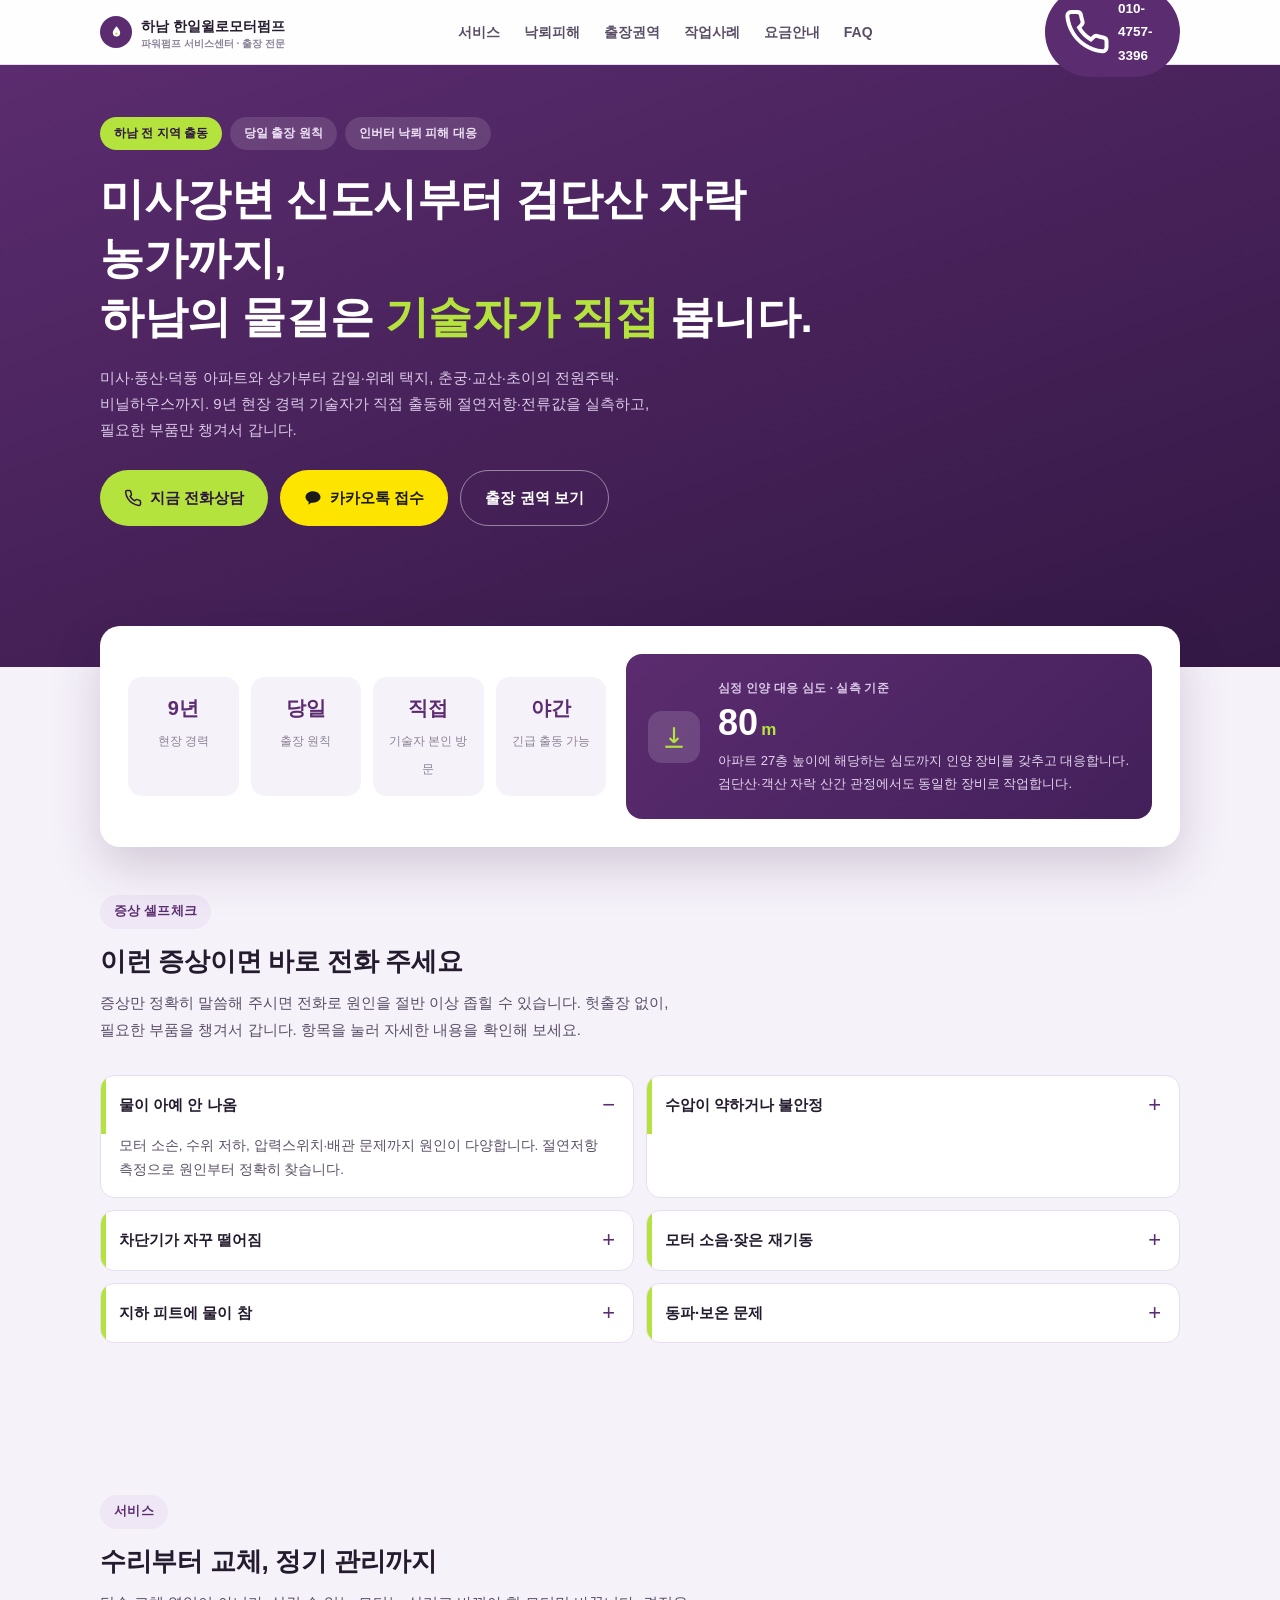
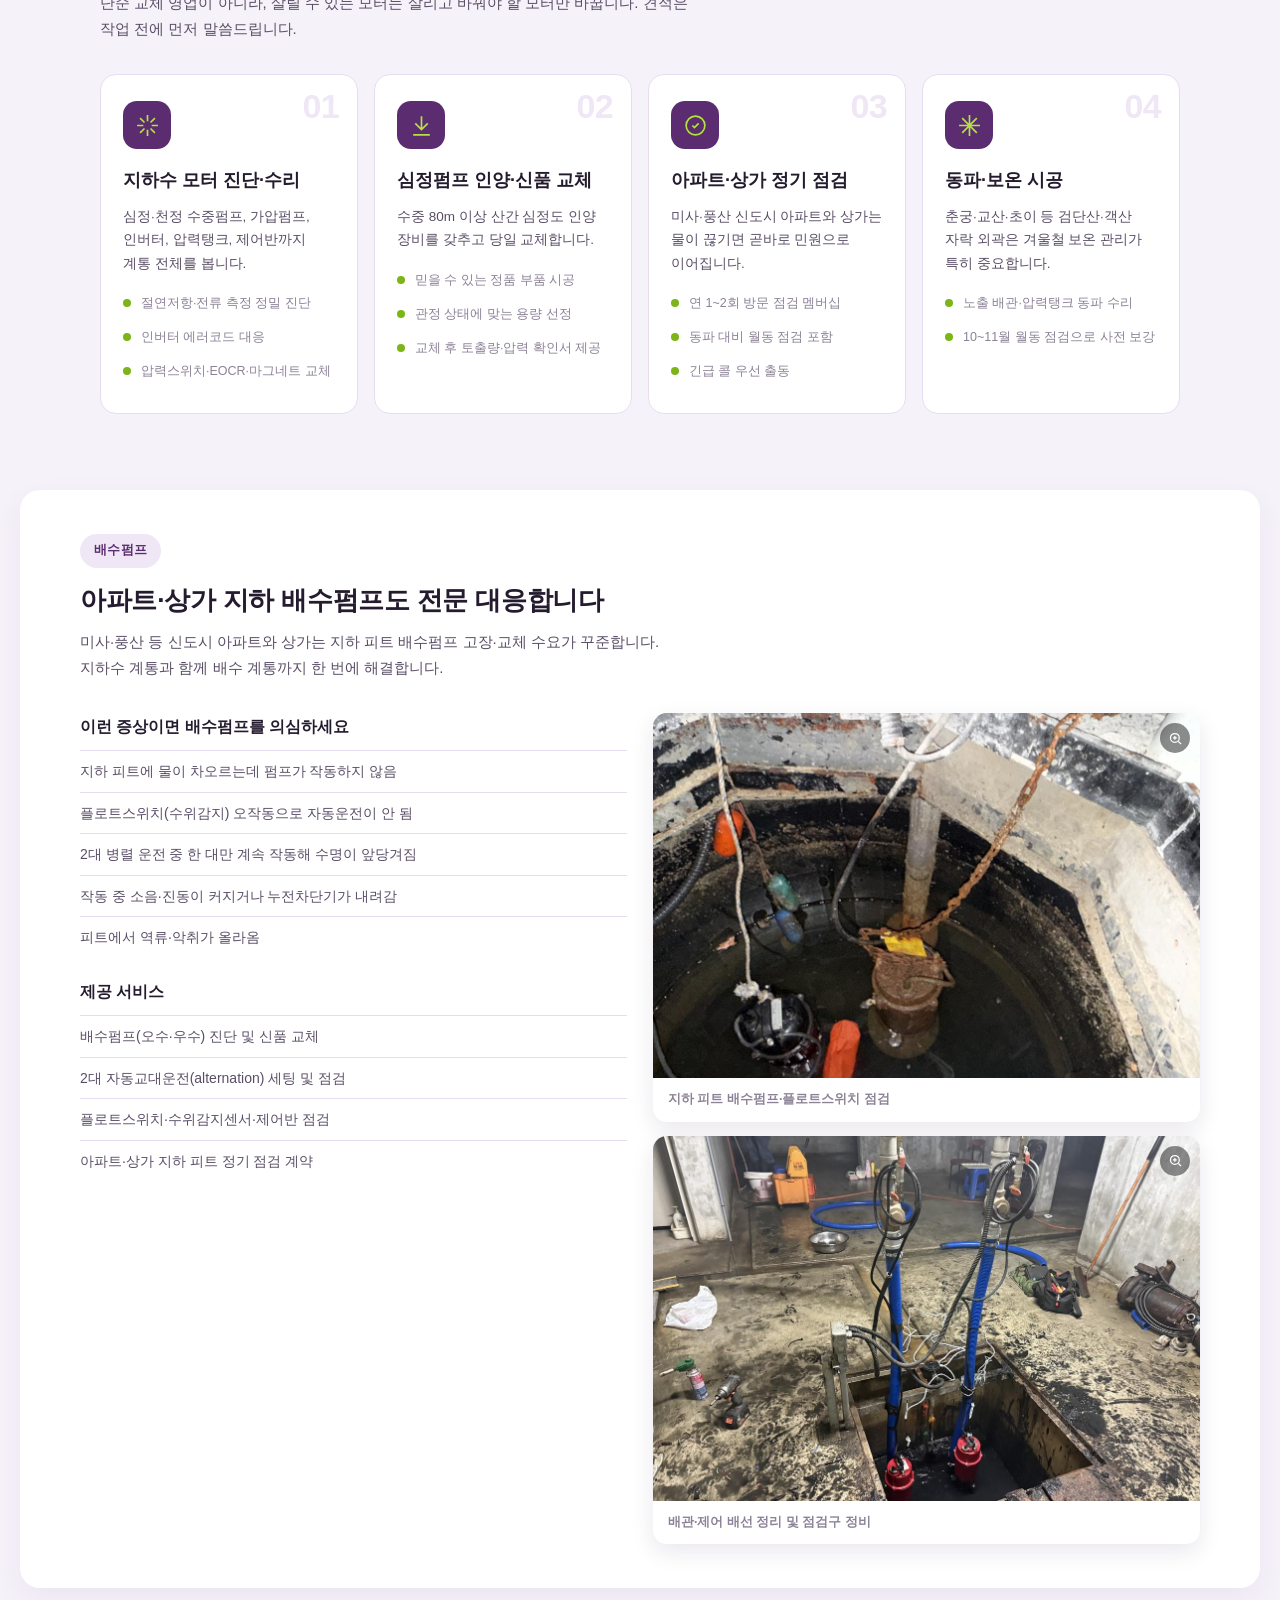
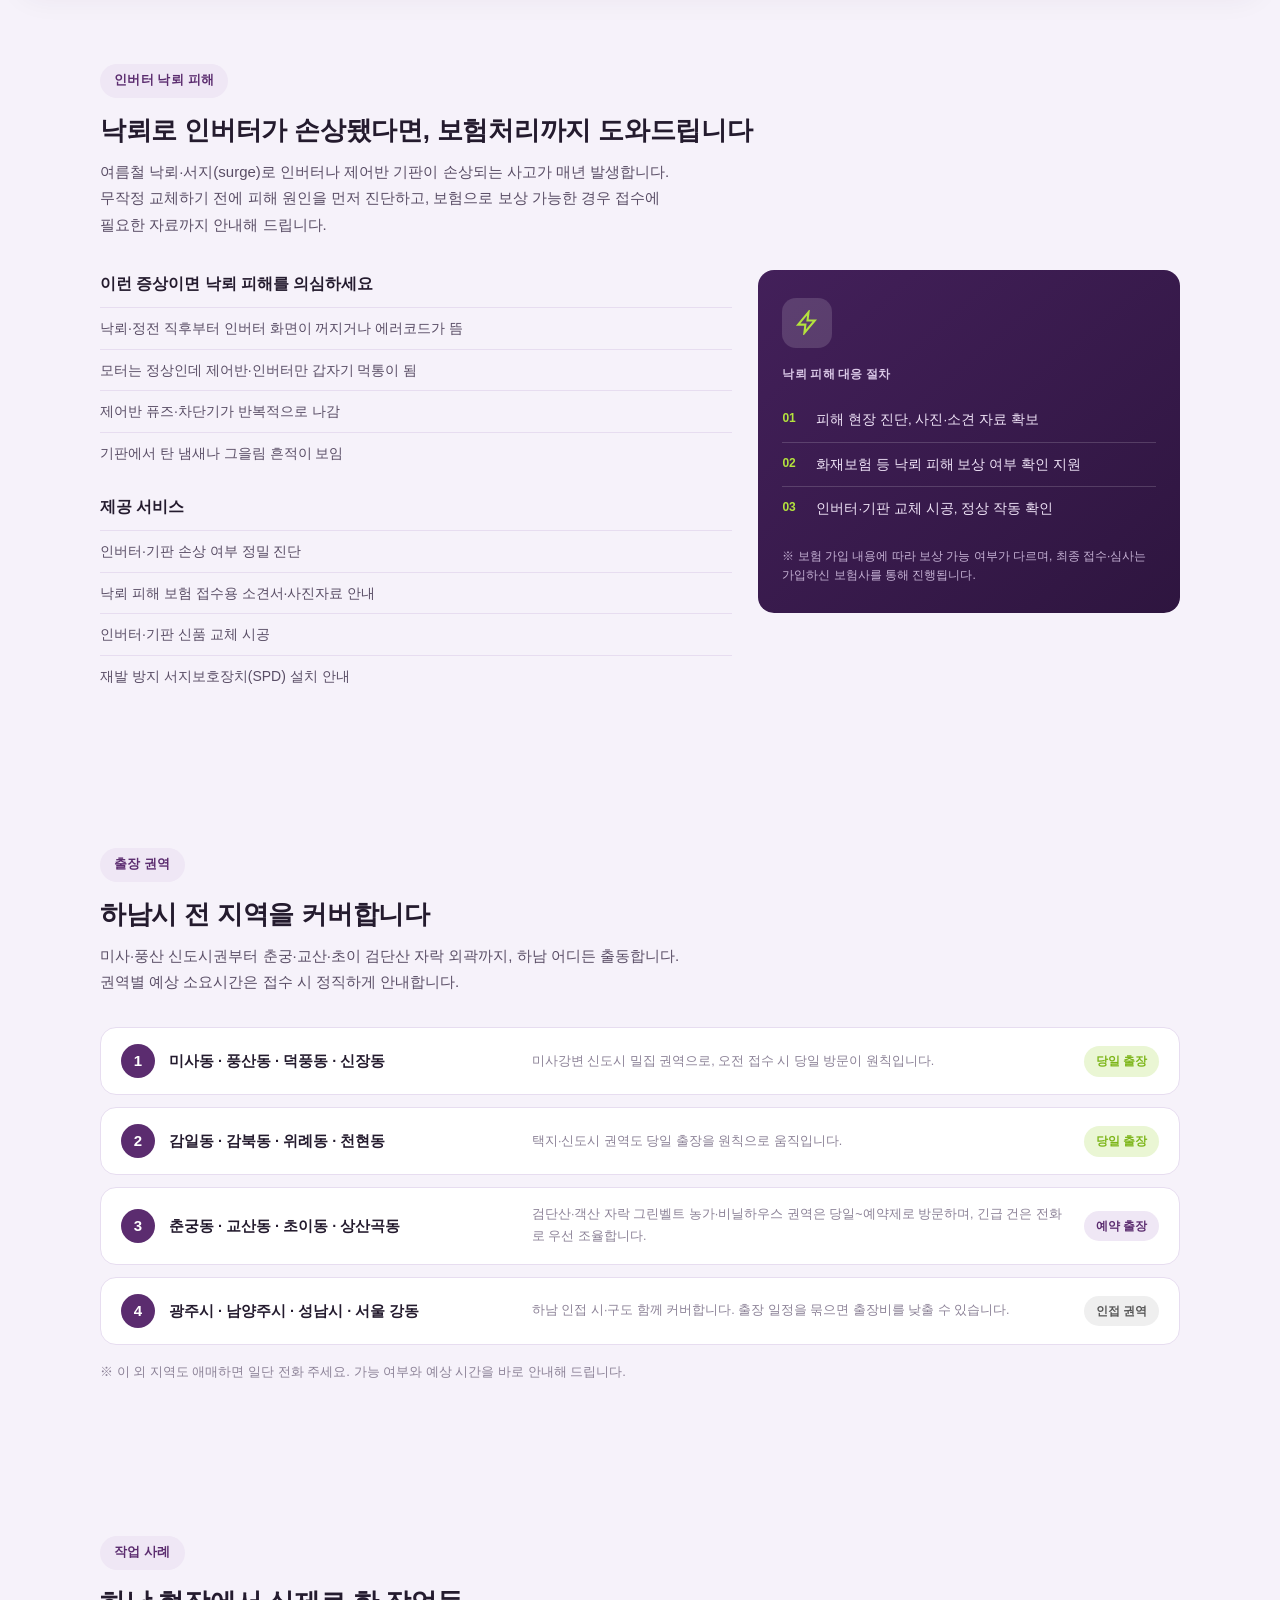
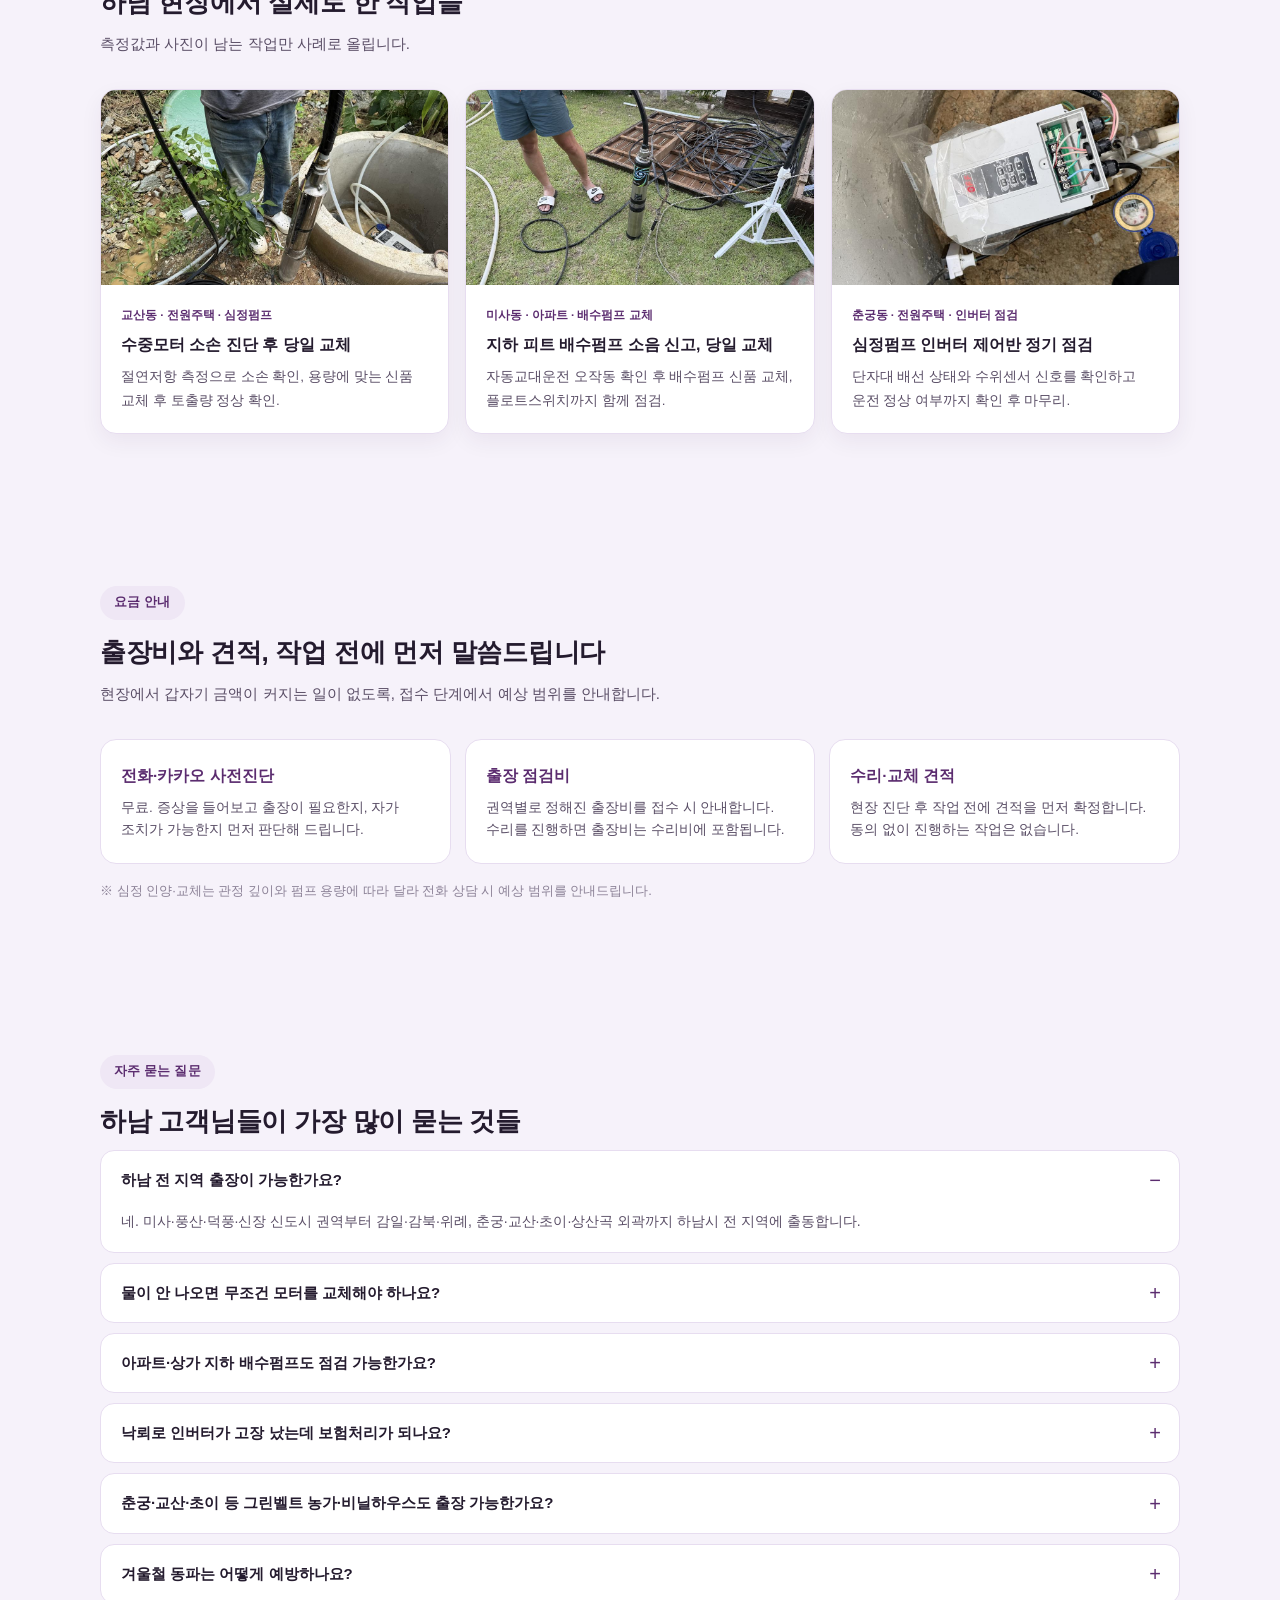
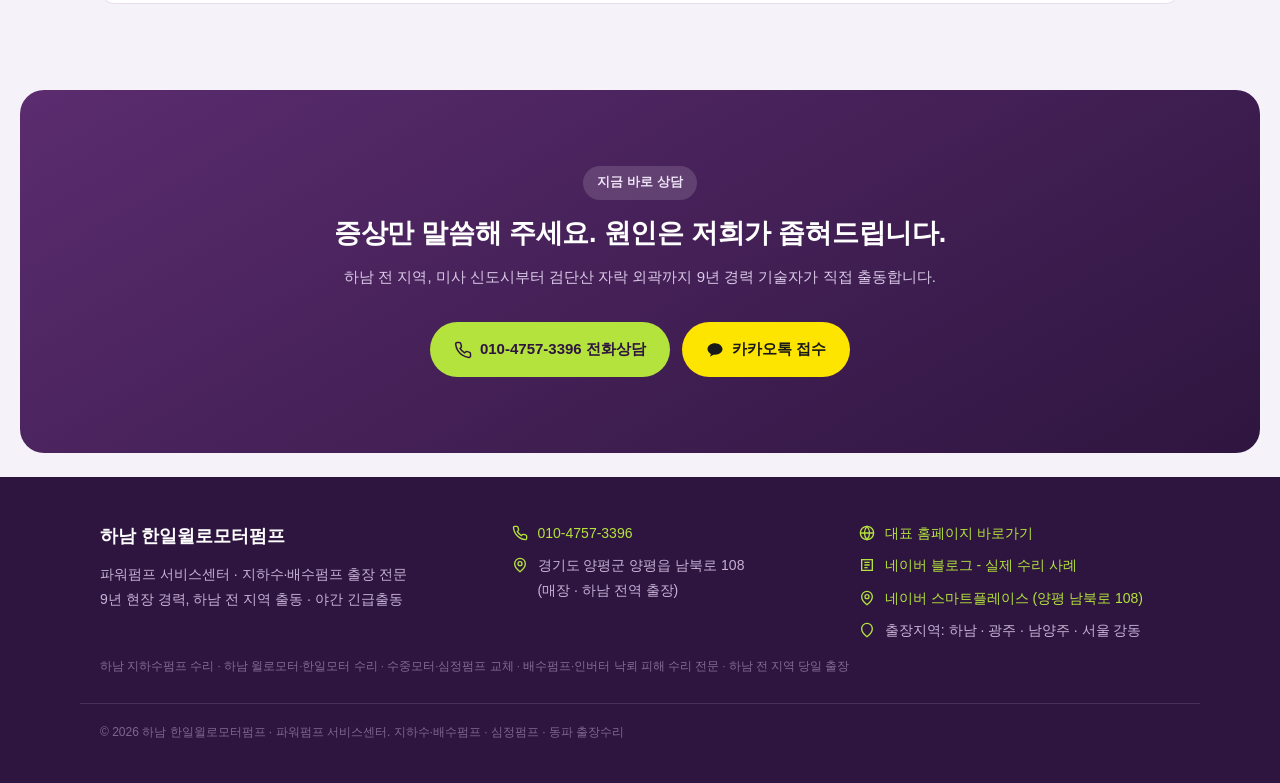
==== index.html @ dc499b94 "지역 홈페이지 초기 커밋: HTML/CSS/JS, 실사진, SEO 메타·구조화데이터·sitemap" ====
<!DOCTYPE html>
<html lang="ko">
<head>
<meta charset="UTF-8">
<meta name="viewport" content="width=device-width, initial-scale=1.0">
<title>하남 한일윌로모터펌프 | 지하수·배수펌프 출장수리 - 파워펌프 서비스센터</title>
<meta name="description" content="하남 전 지역 지하수 모터펌프·배수펌프 출장수리. 미사·풍산·덕풍·신장 신도시부터 감일·위례, 춘궁·교산·초이 외곽까지 당일 출장 원칙, 기술자 직접 방문. 9년 현장 경력, 인버터 낙뢰 피해 진단까지 대응.">
<meta name="keywords" content="하남 펌프 수리, 하남 지하수 모터, 미사 지하수펌프, 감일 관정 모터, 춘궁동 펌프 수리, 하남 배수펌프, 하남 낙뢰 피해, 한일윌로모터펌프, 하남 모터수리, 하남 윌로모터수리, 하남 한일모터수리, 하남 윌로 모터 수리, 하남 한일 모터 수리, 하남 지하수펌프 수리, 하남 지하수펌프수리, 하남 수중모터 수리, 윌로모터펌프 수리, 한일모터펌프 수리">
<meta name="author" content="하남 한일윌로모터펌프 · 파워펌프 서비스센터">
<meta name="robots" content="index, follow">
<meta name="googlebot" content="index, follow">
<link rel="canonical" href="https://hanam-pump.netlify.app/">
<meta property="og:site_name" content="하남 한일윌로모터펌프">
<meta property="og:type" content="website">
<meta property="og:title" content="하남 한일윌로모터펌프 | 지하수·배수펌프 출장수리">
<meta property="og:description" content="하남 전 지역 당일 출장. 미사·풍산·덕풍 신도시부터 춘궁·교산·초이 외곽까지 기술자가 직접 방문합니다.">
<meta property="og:url" content="https://hanam-pump.netlify.app/">
<meta property="og:image" content="https://hanam-pump.netlify.app/images/og-image.svg">
<meta property="og:image:width" content="1200">
<meta property="og:image:height" content="630">
<meta property="og:locale" content="ko_KR">
<meta name="twitter:card" content="summary_large_image">
<meta name="twitter:title" content="하남 한일윌로모터펌프 | 지하수·배수펌프 출장수리">
<meta name="twitter:description" content="하남 전 지역 당일 출장. 미사·풍산·덕풍 신도시부터 춘궁·교산·초이 외곽까지 기술자가 직접 방문합니다.">
<meta name="twitter:image" content="https://hanam-pump.netlify.app/images/og-image.svg">
<!-- Google Search Console verification -->
<meta name="google-site-verification" content="MBhKqQZ0N5h2FQh3b8rsfPZbSnl2v48tQKKNNNFM_To" />
<!-- Naver Search Advisor verification -->
<meta name="naver-site-verification" content="5413d98d6e097add18eb216f4ca18f4a6267eea3" />
<link rel="preconnect" href="https://fonts.googleapis.com">
<link rel="preconnect" href="https://fonts.gstatic.com" crossorigin>
<link rel="stylesheet" as="style" crossorigin href="https://cdn.jsdelivr.net/gh/orioncactus/pretendard@v1.3.9/dist/web/variable/pretendardvariable-dynamic-subset.min.css">
<link rel="stylesheet" href="style.css">
<script type="application/ld+json">
{
  "@context": "https://schema.org",
  "@type": "LocalBusiness",
  "name": "하남 한일윌로모터펌프 (파워펌프 서비스센터)",
  "description": "하남시 전 지역 지하수 모터펌프·배수펌프 출장수리 전문. 심정펌프 인양·교체, 배수펌프 교체, 인버터 낙뢰 피해 진단 및 보험 접수 지원, 압력탱크, 동파 수리, 정기 점검.",
  "telephone": "+82-10-4757-3396",
  "url": "https://hanam-pump.netlify.app/",
  "address": {
    "@type": "PostalAddress",
    "streetAddress": "양평읍 남북로 108",
    "addressLocality": "양평군",
    "addressRegion": "경기도",
    "addressCountry": "KR"
  },
  "areaServed": ["하남시", "미사동", "풍산동", "덕풍동", "신장동", "망월동", "선동", "감일동", "감북동", "위례동", "천현동", "춘궁동", "교산동", "초이동", "상산곡동", "광주시", "남양주시", "성남시"],
  "openingHours": "Mo-Su 08:00-20:00",
  "priceRange": "₩₩"
}
</script>
<script type="application/ld+json">
{
  "@context": "https://schema.org",
  "@type": "FAQPage",
  "mainEntity": [
    {
      "@type": "Question",
      "name": "하남 전 지역 출장이 가능한가요?",
      "acceptedAnswer": { "@type": "Answer", "text": "네. 미사·풍산·덕풍·신장 신도시 권역부터 감일·감북·위례, 춘궁·교산·초이·상산곡 외곽까지 하남시 전 지역에 출동합니다." }
    },
    {
      "@type": "Question",
      "name": "물이 안 나오면 무조건 모터를 교체해야 하나요?",
      "acceptedAnswer": { "@type": "Answer", "text": "아닙니다. 압력스위치, 압력탱크, 배관, 전기 계통을 먼저 점검한 뒤 절연저항 측정값을 기준으로 수리 또는 교체를 안내합니다." }
    },
    {
      "@type": "Question",
      "name": "아파트·상가 지하 배수펌프도 점검 가능한가요?",
      "acceptedAnswer": { "@type": "Answer", "text": "네. 미사·풍산 등 아파트·상가의 지하 피트 배수펌프 교체, 자동교대운전 점검, 플로트스위치·수위감지센서 점검까지 대응합니다." }
    },
    {
      "@type": "Question",
      "name": "낙뢰로 인버터가 고장 났는데 보험처리가 되나요?",
      "acceptedAnswer": { "@type": "Answer", "text": "가입하신 보험 종류에 따라 낙뢰·서지 피해가 보상되는 경우가 있습니다. 현장 진단 후 접수에 필요한 소견서와 사진 자료를 안내해 드리며, 최종 심사는 가입 보험사를 통해 진행됩니다." }
    },
    {
      "@type": "Question",
      "name": "춘궁·교산·초이 등 그린벨트 농가·비닐하우스도 출장 가능한가요?",
      "acceptedAnswer": { "@type": "Answer", "text": "네. 하남 외곽 검단산·객산 자락의 전원주택, 농가, 비닐하우스, 공장 지하수 계통도 정기점검과 긴급출동 모두 가능합니다." }
    },
    {
      "@type": "Question",
      "name": "겨울철 동파는 어떻게 예방하나요?",
      "acceptedAnswer": { "@type": "Answer", "text": "노출 배관과 압력탱크 보온이 핵심입니다. 10~11월 월동 점검으로 취약부를 미리 보강해 드립니다." }
    }
  ]
}
</script>
</head>
<body>

<header>
  <div class="wrap head-in">
    <a class="logo" href="#top" aria-label="홈으로">
      <span class="mark" aria-hidden="true">
        <svg viewBox="0 0 24 24" fill="none" aria-hidden="true">
          <path d="M12 3c3 3.6 5.2 6.6 5.2 9.3a5.2 5.2 0 0 1-10.4 0C6.8 9.6 9 6.6 12 3Z" fill="#fff"/>
          <circle cx="12" cy="13.6" r="1.7" fill="var(--lime)"/>
        </svg>
      </span>
      <span class="logo-text"><span class="logo-title">하남 한일윌로모터펌프</span><small>파워펌프 서비스센터 · 출장 전문</small></span>
    </a>
    <ul class="nav-links">
      <li><a href="#services">서비스</a></li>
      <li><a href="#surge">낙뢰피해</a></li>
      <li><a href="#area">출장권역</a></li>
      <li><a href="#cases">작업사례</a></li>
      <li><a href="#price">요금안내</a></li>
      <li><a href="#faq">FAQ</a></li>
    </ul>
    <a class="nav-call" href="tel:01047573396">
      <svg viewBox="0 0 24 24" fill="none" stroke="currentColor" stroke-width="2" aria-hidden="true"><path d="M22 16.9v3a2 2 0 0 1-2.2 2 19.8 19.8 0 0 1-8.6-3 19.5 19.5 0 0 1-6-6 19.8 19.8 0 0 1-3-8.7A2 2 0 0 1 4.1 2h3a2 2 0 0 1 2 1.7c.1 1 .4 2 .7 2.8a2 2 0 0 1-.5 2.1L8.1 9.9a16 16 0 0 0 6 6l1.3-1.2a2 2 0 0 1 2.1-.5c.9.3 1.9.6 2.8.7a2 2 0 0 1 1.7 2Z"/></svg>
      010-4757-3396
    </a>
    <button class="menu-btn" id="menuBtn" aria-label="메뉴 열기" aria-expanded="false" aria-controls="mMenu">
      <svg viewBox="0 0 24 24" fill="none" stroke-width="2" aria-hidden="true"><path d="M4 6h16M4 12h16M4 18h16"/></svg>
    </button>
  </div>
  <div class="m-menu" id="mMenu">
    <a href="#services">서비스</a>
    <a href="#surge">인버터 낙뢰 피해</a>
    <a href="#area">출장 권역</a>
    <a href="#cases">작업 사례</a>
    <a href="#price">요금 안내</a>
    <a href="#faq">자주 묻는 질문</a>
    <a href="tel:01047573396">📞 010-4757-3396 전화상담</a>
  </div>
</header>

<main id="top">

<!-- ============ HERO (플럼 배경 + 오버랩 정보 카드) ============ -->
<div class="hero">
  <div class="hero-in">
    <div class="badge-row">
      <span class="badge hot">하남 전 지역 출동</span>
      <span class="badge">당일 출장 원칙</span>
      <span class="badge">인버터 낙뢰 피해 대응</span>
    </div>
    <h1>미사강변 신도시부터 검단산 자락 농가까지,<br>하남의 물길은 <span>기술자가 직접</span> 봅니다.</h1>
    <p class="hero-sub">미사·풍산·덕풍 아파트와 상가부터 감일·위례 택지, 춘궁·교산·초이의 전원주택·비닐하우스까지. 9년 현장 경력 기술자가 직접 출동해 절연저항·전류값을 실측하고, 필요한 부품만 챙겨서 갑니다.</p>
    <div class="cta-row">
      <a class="btn btn-call" href="tel:01047573396">
        <svg viewBox="0 0 24 24" fill="none" stroke="currentColor" stroke-width="2" aria-hidden="true"><path d="M22 16.9v3a2 2 0 0 1-2.2 2 19.8 19.8 0 0 1-8.6-3 19.5 19.5 0 0 1-6-6 19.8 19.8 0 0 1-3-8.7A2 2 0 0 1 4.1 2h3a2 2 0 0 1 2 1.7c.1 1 .4 2 .7 2.8a2 2 0 0 1-.5 2.1L8.1 9.9a16 16 0 0 0 6 6l1.3-1.2a2 2 0 0 1 2.1-.5c.9.3 1.9.6 2.8.7a2 2 0 0 1 1.7 2Z"/></svg>
        지금 전화상담
      </a>
      <a class="btn btn-kakao" href="https://pf.kakao.com/_FxaExan" target="_blank" rel="noopener">
        <svg viewBox="0 0 24 24" fill="currentColor" aria-hidden="true"><path d="M12 3C6.5 3 2 6.5 2 10.8c0 2.7 1.8 5.1 4.5 6.5-.2.7-.7 2.6-.8 3-.1.5.2.5.4.4.2-.1 2.6-1.8 3.7-2.5.7.1 1.4.2 2.2.2 5.5 0 10-3.5 10-7.6S17.5 3 12 3Z"/></svg>
        카카오톡 접수
      </a>
      <a class="btn btn-outline" href="#area">출장 권역 보기</a>
    </div>
  </div>
  <div class="wrap">
    <div class="hero-card">
      <div class="hc-stats">
        <div><strong>9년</strong><span>현장 경력</span></div>
        <div><strong>당일</strong><span>출장 원칙</span></div>
        <div><strong>직접</strong><span>기술자 본인 방문</span></div>
        <div><strong>야간</strong><span>긴급 출동 가능</span></div>
      </div>
      <div class="depth-badge">
        <div class="db-icon">
          <svg viewBox="0 0 24 24" fill="none" stroke="currentColor" stroke-width="2" aria-hidden="true"><path d="M12 3v14M12 17l-4-4M12 17l4-4"/><path d="M4 21h16"/></svg>
        </div>
        <div class="db-body">
          <span class="db-eyebrow">심정 인양 대응 심도 · 실측 기준</span>
          <div class="db-value"><span>80</span><span class="unit">m</span></div>
          <p class="db-compare">아파트 27층 높이에 해당하는 심도까지 인양 장비를 갖추고 대응합니다. 검단산·객산 자락 산간 관정에서도 동일한 장비로 작업합니다.</p>
        </div>
      </div>
    </div>
  </div>
</div>

<!-- ============ 증상 (셀프체크 아코디언) ============ -->
<section id="symptoms">
  <div class="wrap">
    <span class="kicker">증상 셀프체크</span>
    <h2>이런 증상이면 바로 전화 주세요</h2>
    <p class="sec-lead">증상만 정확히 말씀해 주시면 전화로 원인을 절반 이상 좁힐 수 있습니다. 헛출장 없이, 필요한 부품을 챙겨서 갑니다. 항목을 눌러 자세한 내용을 확인해 보세요.</p>
    <div class="symp-grid">
      <details class="symp" open>
        <summary>물이 아예 안 나옴</summary>
        <div class="s-body">모터 소손, 수위 저하, 압력스위치·배관 문제까지 원인이 다양합니다. 절연저항 측정으로 원인부터 정확히 찾습니다.</div>
      </details>
      <details class="symp">
        <summary>수압이 약하거나 불안정</summary>
        <div class="s-body">압력탱크 공기압 저하, 배관 스케일, 모터 마모가 흔한 원인입니다. 계통을 나눠 점검합니다.</div>
      </details>
      <details class="symp">
        <summary>차단기가 자꾸 떨어짐</summary>
        <div class="s-body">누전·절연 저하 신호일 수 있습니다. 절연저항 측정이 먼저입니다.</div>
      </details>
      <details class="symp">
        <summary>모터 소음·잦은 재기동</summary>
        <div class="s-body">웅- 소리만 나고 물이 약하거나 모터가 수시로 켜졌다 꺼진다면 교체 전에 점검이 필요합니다.</div>
      </details>
      <details class="symp">
        <summary>지하 피트에 물이 참</summary>
        <div class="s-body">아파트·상가 지하 배수펌프나 플로트스위치 고장일 수 있습니다. 배수 계통까지 함께 점검합니다.</div>
      </details>
      <details class="symp">
        <summary>동파·보온 문제</summary>
        <div class="s-body">노출 배관·압력탱크 동파 수리와 월동 보온 시공을 함께 진행합니다.</div>
      </details>
    </div>
  </div>
</section>

<!-- ============ 서비스 (번호 스텝 카드) ============ -->
<section id="services">
  <div class="wrap">
    <span class="kicker">서비스</span>
    <h2>수리부터 교체, 정기 관리까지</h2>
    <p class="sec-lead">단순 교체 영업이 아니라, 살릴 수 있는 모터는 살리고 바꿔야 할 모터만 바꿉니다. 견적은 작업 전에 먼저 말씀드립니다.</p>
    <div class="svc-steps">
      <article class="svc-step">
        <span class="num">01</span>
        <div class="s-icon"><svg viewBox="0 0 24 24" fill="none" stroke-width="1.6" aria-hidden="true"><path d="M12 2v6M12 16v6M4.9 4.9l4.2 4.2M14.9 14.9l4.2 4.2M2 12h6M16 12h6M4.9 19.1l4.2-4.2M14.9 9.1l4.2-4.2"/></svg></div>
        <h3>지하수 모터 진단·수리</h3>
        <p>심정·천정 수중펌프, 가압펌프, 인버터, 압력탱크, 제어반까지 계통 전체를 봅니다.</p>
        <ul>
          <li>절연저항·전류 측정 정밀 진단</li>
          <li>인버터 에러코드 대응</li>
          <li>압력스위치·EOCR·마그네트 교체</li>
        </ul>
      </article>
      <article class="svc-step">
        <span class="num">02</span>
        <div class="s-icon"><svg viewBox="0 0 24 24" fill="none" stroke-width="1.6" aria-hidden="true"><path d="M12 3v13M6 10l6 6 6-6"/><path d="M4 21h16"/></svg></div>
        <h3>심정펌프 인양·신품 교체</h3>
        <p>수중 80m 이상 산간 심정도 인양 장비를 갖추고 당일 교체합니다.</p>
        <ul>
          <li>믿을 수 있는 정품 부품 시공</li>
          <li>관정 상태에 맞는 용량 선정</li>
          <li>교체 후 토출량·압력 확인서 제공</li>
        </ul>
      </article>
      <article class="svc-step">
        <span class="num">03</span>
        <div class="s-icon"><svg viewBox="0 0 24 24" fill="none" stroke-width="1.6" aria-hidden="true"><path d="M9 12l2 2 4-4"/><circle cx="12" cy="12" r="9"/></svg></div>
        <h3>아파트·상가 정기 점검</h3>
        <p>미사·풍산 신도시 아파트와 상가는 물이 끊기면 곧바로 민원으로 이어집니다.</p>
        <ul>
          <li>연 1~2회 방문 점검 멤버십</li>
          <li>동파 대비 월동 점검 포함</li>
          <li>긴급 콜 우선 출동</li>
        </ul>
      </article>
      <article class="svc-step">
        <span class="num">04</span>
        <div class="s-icon"><svg viewBox="0 0 24 24" fill="none" stroke-width="1.6" aria-hidden="true"><path d="M12 2v20M2 12h20M5 5l14 14M19 5 5 19"/></svg></div>
        <h3>동파·보온 시공</h3>
        <p>춘궁·교산·초이 등 검단산·객산 자락 외곽은 겨울철 보온 관리가 특히 중요합니다.</p>
        <ul>
          <li>노출 배관·압력탱크 동파 수리</li>
          <li>10~11월 월동 점검으로 사전 보강</li>
        </ul>
      </article>
    </div>
  </div>
</section>

<!-- ============ 배수펌프 (표준 재사용 섹션) ============ -->
<section id="drain">
  <div class="wrap">
    <span class="kicker">배수펌프</span>
    <h2>아파트·상가 지하 배수펌프도 전문 대응합니다</h2>
    <p class="sec-lead">미사·풍산 등 신도시 아파트와 상가는 지하 피트 배수펌프 고장·교체 수요가 꾸준합니다. 지하수 계통과 함께 배수 계통까지 한 번에 해결합니다.</p>
    <div class="drain-grid">
      <div>
        <h3>이런 증상이면 배수펌프를 의심하세요</h3>
        <ul>
          <li>지하 피트에 물이 차오르는데 펌프가 작동하지 않음</li>
          <li>플로트스위치(수위감지) 오작동으로 자동운전이 안 됨</li>
          <li>2대 병렬 운전 중 한 대만 계속 작동해 수명이 앞당겨짐</li>
          <li>작동 중 소음·진동이 커지거나 누전차단기가 내려감</li>
          <li>피트에서 역류·악취가 올라옴</li>
        </ul>
        <h3>제공 서비스</h3>
        <ul>
          <li>배수펌프(오수·우수) 진단 및 신품 교체</li>
          <li>2대 자동교대운전(alternation) 세팅 및 점검</li>
          <li>플로트스위치·수위감지센서·제어반 점검</li>
          <li>아파트·상가 지하 피트 정기 점검 계약</li>
        </ul>
      </div>
      <div class="drain-photos">
        <figure class="drain-photo">
          <img src="images/media/case-drain-pump-pit.jpg" alt="아파트 지하 피트 배수펌프 및 플로트스위치 작업 현장" loading="lazy" data-lightbox onerror="this.outerHTML='&lt;div class=&quot;ph-fallback&quot;&gt;현장 사진 준비 중&lt;/div&gt;'">
          <span class="zoom-hint" aria-hidden="true"><svg viewBox="0 0 24 24" fill="none" stroke="currentColor" stroke-width="2"><circle cx="11" cy="11" r="7"/><path d="M21 21l-4.3-4.3M11 8v6M8 11h6"/></svg></span>
          <figcaption>지하 피트 배수펌프·플로트스위치 점검</figcaption>
        </figure>
        <figure class="drain-photo">
          <img src="images/media/case-drain-pump-install.jpg" alt="배수펌프 배관 및 제어 배선 정리 현장" loading="lazy" data-lightbox onerror="this.outerHTML='&lt;div class=&quot;ph-fallback&quot;&gt;현장 사진 준비 중&lt;/div&gt;'">
          <span class="zoom-hint" aria-hidden="true"><svg viewBox="0 0 24 24" fill="none" stroke="currentColor" stroke-width="2"><circle cx="11" cy="11" r="7"/><path d="M21 21l-4.3-4.3M11 8v6M8 11h6"/></svg></span>
          <figcaption>배관·제어 배선 정리 및 점검구 정비</figcaption>
        </figure>
      </div>
    </div>
  </div>
</section>

<!-- ============ 인버터 낙뢰 피해 (표준 재사용 섹션) ============ -->
<section id="surge">
  <div class="wrap">
    <span class="kicker">인버터 낙뢰 피해</span>
    <h2>낙뢰로 인버터가 손상됐다면, 보험처리까지 도와드립니다</h2>
    <p class="sec-lead">여름철 낙뢰·서지(surge)로 인버터나 제어반 기판이 손상되는 사고가 매년 발생합니다. 무작정 교체하기 전에 피해 원인을 먼저 진단하고, 보험으로 보상 가능한 경우 접수에 필요한 자료까지 안내해 드립니다.</p>
    <div class="surge-grid">
      <div>
        <h3>이런 증상이면 낙뢰 피해를 의심하세요</h3>
        <ul>
          <li>낙뢰·정전 직후부터 인버터 화면이 꺼지거나 에러코드가 뜸</li>
          <li>모터는 정상인데 제어반·인버터만 갑자기 먹통이 됨</li>
          <li>제어반 퓨즈·차단기가 반복적으로 나감</li>
          <li>기판에서 탄 냄새나 그을림 흔적이 보임</li>
        </ul>
        <h3>제공 서비스</h3>
        <ul>
          <li>인버터·기판 손상 여부 정밀 진단</li>
          <li>낙뢰 피해 보험 접수용 소견서·사진자료 안내</li>
          <li>인버터·기판 신품 교체 시공</li>
          <li>재발 방지 서지보호장치(SPD) 설치 안내</li>
        </ul>
      </div>
      <div class="surge-highlight">
        <div class="sh-icon">
          <svg viewBox="0 0 24 24" fill="none" stroke="currentColor" stroke-width="2" aria-hidden="true"><path d="M13 2 3 14h7l-1 8 10-12h-7l1-8Z"/></svg>
        </div>
        <span class="sh-eyebrow">낙뢰 피해 대응 절차</span>
        <ol class="sh-steps">
          <li><span class="sh-num">01</span>피해 현장 진단, 사진·소견 자료 확보</li>
          <li><span class="sh-num">02</span>화재보험 등 낙뢰 피해 보상 여부 확인 지원</li>
          <li><span class="sh-num">03</span>인버터·기판 교체 시공, 정상 작동 확인</li>
        </ol>
        <p class="sh-note">※ 보험 가입 내용에 따라 보상 가능 여부가 다르며, 최종 접수·심사는 가입하신 보험사를 통해 진행됩니다.</p>
      </div>
    </div>
  </div>
</section>

<!-- ============ 출장 권역 (핀 번호 리스트) ============ -->
<section id="area">
  <div class="wrap">
    <span class="kicker">출장 권역</span>
    <h2>하남시 전 지역을 커버합니다</h2>
    <p class="sec-lead">미사·풍산 신도시권부터 춘궁·교산·초이 검단산 자락 외곽까지, 하남 어디든 출동합니다. 권역별 예상 소요시간은 접수 시 정직하게 안내합니다.</p>
    <ul class="zone-list">
      <li class="zone-row">
        <span class="pin">1</span>
        <span class="towns">미사동 · 풍산동 · 덕풍동 · 신장동</span>
        <span class="desc">미사강변 신도시 밀집 권역으로, 오전 접수 시 당일 방문이 원칙입니다.</span>
        <span class="tag day">당일 출장</span>
      </li>
      <li class="zone-row">
        <span class="pin">2</span>
        <span class="towns">감일동 · 감북동 · 위례동 · 천현동</span>
        <span class="desc">택지·신도시 권역도 당일 출장을 원칙으로 움직입니다.</span>
        <span class="tag day">당일 출장</span>
      </li>
      <li class="zone-row">
        <span class="pin">3</span>
        <span class="towns">춘궁동 · 교산동 · 초이동 · 상산곡동</span>
        <span class="desc">검단산·객산 자락 그린벨트 농가·비닐하우스 권역은 당일~예약제로 방문하며, 긴급 건은 전화로 우선 조율합니다.</span>
        <span class="tag rsv">예약 출장</span>
      </li>
      <li class="zone-row">
        <span class="pin">4</span>
        <span class="towns">광주시 · 남양주시 · 성남시 · 서울 강동</span>
        <span class="desc">하남 인접 시·구도 함께 커버합니다. 출장 일정을 묶으면 출장비를 낮출 수 있습니다.</span>
        <span class="tag far">인접 권역</span>
      </li>
    </ul>
    <p class="area-note">※ 이 외 지역도 애매하면 일단 전화 주세요. 가능 여부와 예상 시간을 바로 안내해 드립니다.</p>
  </div>
</section>

<!-- ============ 작업 사례 ============ -->
<section id="cases">
  <div class="wrap">
    <span class="kicker">작업 사례</span>
    <h2>하남 현장에서 실제로 한 작업들</h2>
    <p class="sec-lead">측정값과 사진이 남는 작업만 사례로 올립니다.</p>
    <div class="case-grid">
      <article class="case">
        <div class="photo"><img src="images/media/case-1.jpg" alt="하남 수중모터 마당 인양 작업 현장" loading="lazy" data-lightbox onerror="this.outerHTML='&lt;div class=&quot;ph-fallback&quot;&gt;현장 사진 준비 중&lt;/div&gt;'"></div>
        <div class="body">
          <div class="meta">교산동 · 전원주택 · 심정펌프</div>
          <h3>수중모터 소손 진단 후 당일 교체</h3>
          <p>절연저항 측정으로 소손 확인, 용량에 맞는 신품 교체 후 토출량 정상 확인.</p>
        </div>
      </article>
      <article class="case">
        <div class="photo"><img src="images/media/case-2.jpg" alt="하남 수중모터 마당 인양 및 절연 점검 현장" loading="lazy" data-lightbox onerror="this.outerHTML='&lt;div class=&quot;ph-fallback&quot;&gt;현장 사진 준비 중&lt;/div&gt;'"></div>
        <div class="body">
          <div class="meta">미사동 · 아파트 · 배수펌프 교체</div>
          <h3>지하 피트 배수펌프 소음 신고, 당일 교체</h3>
          <p>자동교대운전 오작동 확인 후 배수펌프 신품 교체, 플로트스위치까지 함께 점검.</p>
        </div>
      </article>
      <article class="case">
        <div class="photo"><img src="images/media/case-3.jpg" alt="심정펌프 인버터 제어반 점검 현장" loading="lazy" data-lightbox onerror="this.outerHTML='&lt;div class=&quot;ph-fallback&quot;&gt;현장 사진 준비 중&lt;/div&gt;'"></div>
        <div class="body">
          <div class="meta">춘궁동 · 전원주택 · 인버터 점검</div>
          <h3>심정펌프 인버터 제어반 정기 점검</h3>
          <p>단자대 배선 상태와 수위센서 신호를 확인하고 운전 정상 여부까지 확인 후 마무리.</p>
        </div>
      </article>
    </div>
  </div>
</section>

<!-- ============ 요금 ============ -->
<section id="price">
  <div class="wrap">
    <span class="kicker">요금 안내</span>
    <h2>출장비와 견적, 작업 전에 먼저 말씀드립니다</h2>
    <p class="sec-lead">현장에서 갑자기 금액이 커지는 일이 없도록, 접수 단계에서 예상 범위를 안내합니다.</p>
    <div class="price-grid">
      <div class="price-card">
        <h3>전화·카카오 사전진단</h3>
        <p>무료. 증상을 들어보고 출장이 필요한지, 자가 조치가 가능한지 먼저 판단해 드립니다.</p>
      </div>
      <div class="price-card">
        <h3>출장 점검비</h3>
        <p>권역별로 정해진 출장비를 접수 시 안내합니다. 수리를 진행하면 출장비는 수리비에 포함됩니다.</p>
      </div>
      <div class="price-card">
        <h3>수리·교체 견적</h3>
        <p>현장 진단 후 작업 전에 견적을 먼저 확정합니다. 동의 없이 진행하는 작업은 없습니다.</p>
      </div>
    </div>
    <p class="price-note">※ 심정 인양·교체는 관정 깊이와 펌프 용량에 따라 달라 전화 상담 시 예상 범위를 안내드립니다.</p>
  </div>
</section>

<!-- ============ FAQ ============ -->
<section class="faq" id="faq">
  <div class="wrap">
    <span class="kicker">자주 묻는 질문</span>
    <h2>하남 고객님들이 가장 많이 묻는 것들</h2>
    <details open>
      <summary>하남 전 지역 출장이 가능한가요?</summary>
      <div class="a">네. 미사·풍산·덕풍·신장 신도시 권역부터 감일·감북·위례, 춘궁·교산·초이·상산곡 외곽까지 하남시 전 지역에 출동합니다.</div>
    </details>
    <details>
      <summary>물이 안 나오면 무조건 모터를 교체해야 하나요?</summary>
      <div class="a">아닙니다. 압력스위치, 압력탱크, 배관, 전기 계통을 먼저 점검한 뒤 절연저항 측정값을 기준으로 수리 또는 교체를 안내합니다.</div>
    </details>
    <details>
      <summary>아파트·상가 지하 배수펌프도 점검 가능한가요?</summary>
      <div class="a">네. 미사·풍산 등 아파트·상가의 지하 피트 배수펌프 교체, 자동교대운전 점검, 플로트스위치·수위감지센서 점검까지 대응합니다.</div>
    </details>
    <details>
      <summary>낙뢰로 인버터가 고장 났는데 보험처리가 되나요?</summary>
      <div class="a">가입하신 보험 종류에 따라 낙뢰·서지 피해가 보상되는 경우가 있습니다. 현장 진단 후 접수에 필요한 소견서와 사진 자료를 안내해 드리며, 최종 심사는 가입 보험사를 통해 진행됩니다.</div>
    </details>
    <details>
      <summary>춘궁·교산·초이 등 그린벨트 농가·비닐하우스도 출장 가능한가요?</summary>
      <div class="a">네. 하남 외곽 검단산·객산 자락의 전원주택, 농가, 비닐하우스, 공장 지하수 계통도 정기점검과 긴급출동 모두 가능합니다.</div>
    </details>
    <details>
      <summary>겨울철 동파는 어떻게 예방하나요?</summary>
      <div class="a">노출 배관과 압력탱크 보온이 핵심입니다. 10~11월 월동 점검으로 취약부를 미리 보강해 드립니다.</div>
    </details>
  </div>
</section>

<!-- ============ CTA ============ -->
<section class="cta">
  <div class="wrap">
    <span class="kicker">지금 바로 상담</span>
    <h2>증상만 말씀해 주세요. 원인은 저희가 좁혀드립니다.</h2>
    <p class="sec-lead">하남 전 지역, 미사 신도시부터 검단산 자락 외곽까지 9년 경력 기술자가 직접 출동합니다.</p>
    <div class="cta-row">
      <a class="btn btn-call" href="tel:01047573396">
        <svg viewBox="0 0 24 24" fill="none" stroke="currentColor" stroke-width="2" aria-hidden="true"><path d="M22 16.9v3a2 2 0 0 1-2.2 2 19.8 19.8 0 0 1-8.6-3 19.5 19.5 0 0 1-6-6 19.8 19.8 0 0 1-3-8.7A2 2 0 0 1 4.1 2h3a2 2 0 0 1 2 1.7c.1 1 .4 2 .7 2.8a2 2 0 0 1-.5 2.1L8.1 9.9a16 16 0 0 0 6 6l1.3-1.2a2 2 0 0 1 2.1-.5c.9.3 1.9.6 2.8.7a2 2 0 0 1 1.7 2Z"/></svg>
        010-4757-3396 전화상담
      </a>
      <a class="btn btn-kakao" href="https://pf.kakao.com/_FxaExan" target="_blank" rel="noopener">
        <svg viewBox="0 0 24 24" fill="currentColor" aria-hidden="true"><path d="M12 3C6.5 3 2 6.5 2 10.8c0 2.7 1.8 5.1 4.5 6.5-.2.7-.7 2.6-.8 3-.1.5.2.5.4.4.2-.1 2.6-1.8 3.7-2.5.7.1 1.4.2 2.2.2 5.5 0 10-3.5 10-7.6S17.5 3 12 3Z"/></svg>
        카카오톡 접수
      </a>
    </div>
  </div>
</section>

</main>

<!-- ============ FOOTER ============ -->
<footer>
  <div class="wrap foot-grid">
    <div>
      <div class="foot-name">하남 한일윌로모터펌프</div>
      <p>파워펌프 서비스센터 · 지하수·배수펌프 출장 전문<br>9년 현장 경력, 하남 전 지역 출동 · 야간 긴급출동</p>
    </div>
    <div>
      <div class="foot-item"><svg viewBox="0 0 24 24" fill="none" stroke-width="2"><path d="M22 16.9v3a2 2 0 0 1-2.2 2 19.8 19.8 0 0 1-8.6-3 19.5 19.5 0 0 1-6-6 19.8 19.8 0 0 1-3-8.7A2 2 0 0 1 4.1 2h3a2 2 0 0 1 2 1.7c.1 1 .4 2 .7 2.8a2 2 0 0 1-.5 2.1L8.1 9.9a16 16 0 0 0 6 6l1.3-1.2a2 2 0 0 1 2.1-.5c.9.3 1.9.6 2.8.7a2 2 0 0 1 1.7 2Z"/></svg><a href="tel:01047573396">010-4757-3396</a></div>
      <div class="foot-item"><svg viewBox="0 0 24 24" fill="none" stroke-width="2"><path d="M20 10c0 6-8 12-8 12S4 16 4 10a8 8 0 0 1 16 0Z"/><circle cx="12" cy="10" r="3"/></svg><span>경기도 양평군 양평읍 남북로 108<br>(매장 · 하남 전역 출장)</span></div>
    </div>
    <div>
      <div class="foot-item"><svg viewBox="0 0 24 24" fill="none" stroke-width="2"><circle cx="12" cy="12" r="10"/><path d="M2 12h20M12 2a15 15 0 0 1 0 20 15 15 0 0 1 0-20Z"/></svg><a href="https://ypmotor-95.netlify.app" target="_blank" rel="noopener">대표 홈페이지 바로가기</a></div>
      <div class="foot-item"><svg viewBox="0 0 24 24" fill="none" stroke-width="2"><path d="M4 4h16v16H4z"/><path d="M8 8h8M8 12h8M8 16h5"/></svg><a href="https://blog.naver.com/sunwoo774" target="_blank" rel="noopener">네이버 블로그 - 실제 수리 사례</a></div>
      <div class="foot-item"><svg viewBox="0 0 24 24" fill="none" stroke-width="2"><path d="M20 10c0 6-8 12-8 12S4 16 4 10a8 8 0 0 1 16 0Z"/><circle cx="12" cy="10" r="3"/></svg><a href="https://map.naver.com/p/search/%ED%95%9C%EC%9D%BC%EC%9C%8C%EB%A1%9C%EB%AA%A8%ED%84%B0%ED%8E%8C%ED%94%84%20%EC%96%91%ED%8F%89%20%EB%82%A8%EB%B6%81%EB%A1%9C%20108" target="_blank" rel="noopener">네이버 스마트플레이스 (양평 남북로 108)</a></div>
      <div class="foot-item"><svg viewBox="0 0 24 24" fill="none" stroke-width="2"><path d="M20 10c0 6-8 12-8 12S4 16 4 10a8 8 0 0 1 16 0Z"/></svg><span>출장지역: 하남 · 광주 · 남양주 · 서울 강동</span></div>
    </div>
  </div>
  <div class="wrap" style="max-width:1120px;margin:6px auto 0;padding:0 20px;font-size:11.5px;opacity:.55;line-height:1.6">하남 지하수펌프 수리 · 하남 윌로모터·한일모터 수리 · 수중모터·심정펌프 교체 · 배수펌프·인버터 낙뢰 피해 수리 전문 · 하남 전 지역 당일 출장</div>
  <div class="wrap foot-copy">© 2026 하남 한일윌로모터펌프 · 파워펌프 서비스센터. 지하수·배수펌프 · 심정펌프 · 동파 출장수리</div>
</footer>

<!-- 모바일 하단 고정 콜바 -->
<div class="call-bar">
  <a class="cb-phone" href="tel:01047573396">
    <svg viewBox="0 0 24 24" fill="none" stroke="currentColor" stroke-width="2" aria-hidden="true"><path d="M22 16.9v3a2 2 0 0 1-2.2 2 19.8 19.8 0 0 1-8.6-3 19.5 19.5 0 0 1-6-6 19.8 19.8 0 0 1-3-8.7A2 2 0 0 1 4.1 2h3a2 2 0 0 1 2 1.7c.1 1 .4 2 .7 2.8a2 2 0 0 1-.5 2.1L8.1 9.9a16 16 0 0 0 6 6l1.3-1.2a2 2 0 0 1 2.1-.5c.9.3 1.9.6 2.8.7a2 2 0 0 1 1.7 2Z"/></svg>
    긴급 전화상담
  </a>
  <a class="cb-kakao" href="https://pf.kakao.com/_FxaExan" target="_blank" rel="noopener">
    <svg viewBox="0 0 24 24" fill="currentColor" aria-hidden="true"><path d="M12 3C6.5 3 2 6.5 2 10.8c0 2.7 1.8 5.1 4.5 6.5-.2.7-.7 2.6-.8 3-.1.5.2.5.4.4.2-.1 2.6-1.8 3.7-2.5.7.1 1.4.2 2.2.2 5.5 0 10-3.5 10-7.6S17.5 3 12 3Z"/></svg>
    카톡 접수
  </a>
</div>

<!-- 사진 라이트박스 (클릭 시 확대) -->
<div class="lightbox" id="lightbox" aria-hidden="true">
  <button class="lightbox-close" id="lightboxClose" aria-label="닫기">&times;</button>
  <img src="" alt="" id="lightboxImg">
</div>

<script src="script.js"></script>
</body>
</html>
---- style.css ----
/* ============================================================
   하남 지하수 모터펌프 출장수리 - 파워펌프 서비스센터
   디자인 컨셉: "미사강변 신도시 모던" 톤
   (가평=네이비+골드·글래스, 홍천=딥그린+코랄·세리프, 남양주=차콜+오렌지·모노스페이스,
    광주=코발트+테라코타·벤토그리드, 여주=버건디+골드·아이콘카드, 이천=모노크롬+레드·갤러리,
    춘천=틸+피치·오가닉웨이브, 포천=올리브+세이프티앰버·야전교범 와 구분되는
    딥 플럼(자주보라)+라임, 라일락 배경, 오버랩 정보카드 히어로 · 아코디언 증상 · 번호 스텝 서비스)
   ============================================================ */

:root{
  --ink:#241B2E;
  --ink-soft:#5A4E66;
  --ink-m:#8C8297;
  --plum:#5B2C6F;
  --plum-dark:#43205A;
  --plum-deep:#2E153F;
  --lime:#B4E33D;
  --lime-dark:#7CB518;
  --lilac:#F6F2FA;
  --lilac-2:#EFE7F5;
  --card:#FFFFFF;
  --line:#E7DDF0;
  --max:1120px;
  --radius:16px;
  --sans:'Pretendard Variable',Pretendard,-apple-system,'Malgun Gothic',sans-serif;
}
*{margin:0;padding:0;box-sizing:border-box}
html{scroll-behavior:smooth;scroll-padding-top:84px}
@media (prefers-reduced-motion: reduce){
  html{scroll-behavior:auto}
  *,*::before,*::after{animation:none!important;transition:none!important}
}
body{
  font-family:var(--sans);
  color:var(--ink);
  background:var(--lilac);
  line-height:1.75;
  font-size:16px;
  -webkit-font-smoothing:antialiased;
  padding-bottom:70px;
}
h1,h2,h3,p,a{word-break:keep-all;overflow-wrap:break-word}
img{max-width:100%;display:block}
a{color:inherit;text-decoration:none}
.wrap{max-width:var(--max);margin:0 auto;padding:0 20px}
section{padding:60px 0}
.kicker{
  display:inline-flex;align-items:center;gap:8px;
  font-size:12.5px;font-weight:800;letter-spacing:.02em;color:var(--plum);margin-bottom:14px;
  background:var(--lilac-2);padding:6px 14px;border-radius:99px;
}
h2{font-size:26px;font-weight:800;line-height:1.42;margin-bottom:10px;letter-spacing:-.01em;color:var(--ink)}
.sec-lead{color:var(--ink-soft);font-size:15px;margin-bottom:32px;max-width:600px}

/* ---------- header ---------- */
header{position:sticky;top:0;z-index:100;background:rgba(255,255,255,.92);backdrop-filter:blur(10px);border-bottom:1px solid var(--line)}
.head-in{display:flex;align-items:center;justify-content:space-between;height:64px;gap:12px}
.logo{display:flex;align-items:center;gap:9px;font-weight:800;font-size:14px;color:var(--ink);min-width:0}
.logo .mark{
  width:32px;height:32px;border-radius:50%;background:var(--plum);
  display:flex;align-items:center;justify-content:center;flex:none;
}
.logo .mark svg{width:17px;height:17px}
.logo-text{min-width:0;display:flex;flex-direction:column}
.logo-title{overflow:hidden;text-overflow:ellipsis;white-space:nowrap;max-width:38vw}
.logo small{font-weight:600;font-size:10px;color:var(--ink-m);display:block;line-height:1.2}
.nav-links{display:none;align-items:center;gap:18px;list-style:none}
.nav-links a{font-size:13px;font-weight:700;color:var(--ink-soft)}
.nav-links a:hover{color:var(--plum)}
.nav-call{
  display:none;align-items:center;gap:7px;
  background:var(--plum);color:#fff;font-weight:700;font-size:13.5px;
  padding:10px 18px;border-radius:99px;
}
.nav-call:hover{background:var(--plum-dark)}
.menu-btn{
  display:flex;align-items:center;justify-content:center;
  width:42px;height:42px;border-radius:12px;
  background:var(--lilac-2);cursor:pointer;border:none;flex:none;
}
.menu-btn svg{width:19px;height:19px;stroke:var(--plum)}
.m-menu{display:none;background:#fff;border-bottom:1px solid var(--line)}
.m-menu.open{display:block}
.m-menu a{
  display:block;padding:14px 22px;font-size:15px;font-weight:700;
  color:var(--ink-soft);border-top:1px solid var(--line);
}
.m-menu a:last-child{color:var(--plum);font-weight:800}

/* ---------- hero (플럼 배경 + 오버랩 카드) ---------- */
.hero{background:linear-gradient(160deg,var(--plum) 0%,var(--plum-deep) 100%);color:#fff;padding-top:52px;position:relative}
.hero::after{content:"";position:absolute;left:0;right:0;bottom:0;height:120px;background:var(--lilac)}
.hero-in{position:relative;z-index:2;max-width:var(--max);margin:0 auto;padding:0 20px}
.badge-row{display:flex;flex-wrap:wrap;gap:8px;margin-bottom:20px}
.badge{
  font-size:12px;font-weight:700;padding:6px 14px;border-radius:99px;
  background:rgba(255,255,255,.12);color:#EFE3F7;
}
.badge.hot{background:var(--lime);color:var(--plum-deep);font-weight:800}
.hero h1{
  font-weight:800;font-size:clamp(27px,6.4vw,44px);line-height:1.34;margin:0 0 18px;
  letter-spacing:-.01em;color:#fff;max-width:760px;
}
.hero h1 span{color:var(--lime)}
.hero-sub{font-size:15px;color:#DBC9E8;margin:0 0 26px;max-width:580px}
.cta-row{display:flex;flex-wrap:wrap;gap:12px}
.btn{
  display:inline-flex;align-items:center;justify-content:center;gap:8px;
  font-size:15px;font-weight:700;padding:14px 24px;border-radius:99px;
  border:none;cursor:pointer;
}
.btn svg{width:18px;height:18px}
.btn-call{background:var(--lime);color:var(--plum-deep);font-weight:800}
.btn-call:hover{background:#c3ef52}
.btn-kakao{background:#FEE500;color:#191919}
.btn-kakao:hover{background:#f5dc00}
.btn-outline{background:transparent;color:#fff;border:1px solid rgba(255,255,255,.45)}
.btn-outline:hover{border-color:var(--lime);color:var(--lime)}

/* 오버랩 정보 카드 */
.hero-card{
  position:relative;z-index:3;margin-top:40px;transform:translateY(60px);
  background:#fff;border-radius:20px;box-shadow:0 20px 50px rgba(46,21,63,.18);
  padding:24px;display:grid;grid-template-columns:1fr;gap:20px;
}
.hc-stats{display:grid;grid-template-columns:repeat(2,1fr);gap:12px}
.hc-stats div{background:var(--lilac);border-radius:14px;padding:14px 12px;text-align:center}
.hc-stats strong{display:block;font-size:20px;font-weight:800;color:var(--plum)}
.hc-stats span{font-size:11.5px;color:var(--ink-m)}

/* ---------- 심도 배지 (표준 요소) ---------- */
.depth-badge{
  display:flex;gap:18px;align-items:center;flex-wrap:wrap;
  background:linear-gradient(140deg,var(--plum),var(--plum-dark));color:#fff;border-radius:16px;
  padding:24px 22px;
}
.depth-badge .db-icon{
  flex:none;width:52px;height:52px;border-radius:14px;
  background:rgba(255,255,255,.14);display:flex;align-items:center;justify-content:center;
}
.depth-badge .db-icon svg{width:26px;height:26px;stroke:var(--lime)}
.depth-badge .db-body{flex:1 1 240px;min-width:0}
.depth-badge .db-eyebrow{display:block;font-size:11.5px;font-weight:800;letter-spacing:.02em;color:#DBC9E8;margin-bottom:7px}
.depth-badge .db-value{font-weight:800;font-size:36px;color:#fff;line-height:1;margin-bottom:9px}
.depth-badge .db-value .unit{font-size:17px;color:var(--lime);margin-left:3px}
.depth-badge .db-compare{font-size:13px;color:#E4D6EE;max-width:500px;margin:0}

/* 히어로 카드 오버랩 여백 보정 */
#symptoms{padding-top:96px}

/* ---------- 증상 (셀프체크 아코디언 그리드) ---------- */
.symp-grid{display:grid;grid-template-columns:1fr;gap:12px}
.symp{background:#fff;border:1px solid var(--line);border-radius:14px;overflow:hidden}
.symp summary{
  cursor:pointer;padding:16px 46px 16px 18px;font-size:15px;font-weight:800;color:var(--ink);
  list-style:none;position:relative;
}
.symp summary::-webkit-details-marker{display:none}
.symp summary::before{
  content:"";position:absolute;left:0;top:0;bottom:0;width:5px;background:var(--lime);
}
.symp summary::after{
  content:"+";position:absolute;right:18px;top:50%;transform:translateY(-50%);
  font-size:22px;color:var(--plum);font-weight:400;
}
.symp[open] summary::after{content:"\2212"}
.symp .s-body{padding:0 18px 16px 18px;font-size:13.5px;color:var(--ink-soft)}

/* ---------- 서비스 (번호 스텝 카드) ---------- */
.svc-steps{display:grid;grid-template-columns:1fr;gap:16px}
.svc-step{
  position:relative;background:#fff;border:1px solid var(--line);border-radius:16px;
  padding:26px 22px 24px;overflow:hidden;
}
.svc-step .num{
  position:absolute;top:14px;right:18px;font-size:34px;font-weight:800;
  color:var(--lilac-2);line-height:1;letter-spacing:-.02em;
}
.svc-step .s-icon{
  width:48px;height:48px;border-radius:14px;background:var(--plum);
  display:flex;align-items:center;justify-content:center;margin-bottom:16px;
}
.svc-step .s-icon svg{width:25px;height:25px;stroke:var(--lime)}
.svc-step h3{font-size:18px;font-weight:800;margin-bottom:8px}
.svc-step p{font-size:13.5px;color:var(--ink-soft);margin-bottom:12px}
.svc-step ul{list-style:none}
.svc-step li{font-size:12.5px;color:var(--ink-m);padding:6px 0 6px 18px;position:relative}
.svc-step li::before{content:"";position:absolute;left:0;top:12px;width:8px;height:8px;border-radius:50%;background:var(--lime-dark)}

/* ---------- 배수펌프 (표준) ---------- */
#drain{background:#fff;border-radius:20px;margin:0 20px;padding:44px 24px;box-shadow:0 10px 30px rgba(46,21,63,.06)}
#drain .wrap{padding:0}
#drain h3{font-size:15.5px;font-weight:800;margin:0 0 10px}
#drain h3:not(:first-child){margin-top:20px}
#drain ul{list-style:none}
#drain li{font-size:14px;color:var(--ink-soft);padding:8px 0;border-top:1px solid var(--line)}
.drain-grid{display:grid;grid-template-columns:1fr;gap:26px;align-items:start}
.drain-photos{display:flex;flex-direction:column;gap:14px;align-self:start}
.drain-photo{position:relative;border-radius:14px;overflow:hidden;align-self:start;box-shadow:0 8px 22px rgba(46,21,63,.10)}
.drain-photo img{aspect-ratio:3/2;width:100%;object-fit:cover;display:block;cursor:zoom-in;transition:transform .3s}
.drain-photo img:hover{transform:scale(1.03)}
.drain-photo .zoom-hint{position:absolute;top:10px;right:10px;width:30px;height:30px;border-radius:50%;background:rgba(0,0,0,.45);display:flex;align-items:center;justify-content:center;pointer-events:none}
.drain-photo .zoom-hint svg{width:15px;height:15px;stroke:#fff}
.drain-photo .ph-fallback{
  aspect-ratio:3/2;display:flex;align-items:center;justify-content:center;
  background:var(--lilac-2);color:var(--plum);font-size:13px;font-weight:700;
}
.drain-photo figcaption{padding:11px 15px;font-size:12.5px;font-weight:700;color:var(--ink-m)}

/* ---------- 인버터 낙뢰 피해 (표준, 범용) ---------- */
#surge h3{font-size:15.5px;font-weight:800;margin:0 0 10px}
#surge h3:not(:first-child){margin-top:20px}
#surge ul{list-style:none}
#surge li{font-size:14px;color:var(--ink-soft);padding:8px 0;border-top:1px solid var(--line)}
.surge-grid{display:grid;grid-template-columns:1fr;gap:26px;align-items:start}
.surge-highlight{background:linear-gradient(140deg,var(--plum-dark),var(--plum-deep));color:#fff;border-radius:16px;padding:28px 24px;align-self:start}
.surge-highlight .sh-icon{
  width:50px;height:50px;border-radius:14px;background:rgba(255,255,255,.14);
  display:flex;align-items:center;justify-content:center;margin-bottom:16px;
}
.surge-highlight .sh-icon svg{width:25px;height:25px;stroke:var(--lime)}
.surge-highlight .sh-eyebrow{display:block;font-size:11.5px;font-weight:800;letter-spacing:.02em;color:#DBC9E8;margin-bottom:14px}
.sh-steps{list-style:none}
#surge .sh-steps li{
  display:flex;gap:12px;align-items:flex-start;font-size:13.5px;color:#EFE3F7;
  padding:10px 0;border-top:1px solid rgba(255,255,255,.16);
}
#surge .sh-steps li:first-child{border-top:none}
.sh-num{flex:none;font-size:12px;font-weight:800;color:var(--lime);width:22px}
.sh-note{font-size:12px;color:#C6B2D5;margin-top:16px;line-height:1.6}

/* ---------- 출장 권역 (핀 번호 리스트) ---------- */
.zone-list{list-style:none;display:flex;flex-direction:column;gap:12px}
.zone-row{
  display:flex;flex-wrap:wrap;gap:14px;align-items:center;
  background:#fff;border:1px solid var(--line);border-radius:16px;padding:16px 20px;
}
.pin{
  flex:none;width:34px;height:34px;border-radius:50%;background:var(--plum);color:#fff;
  display:flex;align-items:center;justify-content:center;font-weight:800;font-size:15px;
}
.zone-row .towns{font-size:14.5px;font-weight:800;flex:1 1 220px}
.zone-row .desc{font-size:12.5px;color:var(--ink-m);flex:2 1 280px}
.tag{font-size:11.5px;font-weight:700;padding:5px 12px;border-radius:99px;white-space:nowrap}
.tag.day{background:#EAF6D4;color:var(--lime-dark)}
.tag.rsv{background:var(--lilac-2);color:var(--plum)}
.tag.far{background:#EFEFEF;color:#555}
.area-note{font-size:13px;color:var(--ink-m);margin-top:16px}

/* ---------- 작업 사례 ---------- */
.case-grid{display:grid;grid-template-columns:1fr;gap:16px}
.case{background:#fff;border:1px solid var(--line);border-radius:16px;overflow:hidden;box-shadow:0 8px 22px rgba(46,21,63,.06)}
.case .photo{
  aspect-ratio:16/9;background:var(--lilac-2);display:flex;align-items:center;justify-content:center;
  color:var(--plum);font-size:13px;font-weight:700;overflow:hidden;
}
.case .photo img{width:100%;height:100%;object-fit:cover;cursor:zoom-in;transition:transform .3s}
.case .photo img:hover{transform:scale(1.04)}
.case .body{padding:20px 20px}
.case .meta{font-size:11.5px;font-weight:800;color:var(--plum);margin-bottom:6px}
.case h3{font-size:16px;font-weight:800;margin-bottom:6px}
.case p{font-size:13.5px;color:var(--ink-soft)}

/* ---------- 요금 ---------- */
.price-grid{display:grid;grid-template-columns:1fr;gap:14px}
.price-card{background:#fff;border:1px solid var(--line);border-radius:16px;padding:22px 20px}
.price-card h3{font-size:15.5px;font-weight:800;margin-bottom:8px;color:var(--plum)}
.price-card p{font-size:13.5px;color:var(--ink-soft);line-height:1.65}
.price-note{font-size:13px;color:var(--ink-m);margin-top:16px}

/* ---------- faq ---------- */
.faq details{background:#fff;border:1px solid var(--line);border-radius:14px;margin-bottom:10px;overflow:hidden}
.faq summary{
  cursor:pointer;padding:16px 44px 16px 20px;font-size:15px;font-weight:700;
  list-style:none;position:relative;
}
.faq summary::-webkit-details-marker{display:none}
.faq summary::after{
  content:"+";position:absolute;right:18px;top:50%;transform:translateY(-50%);
  font-size:20px;color:var(--plum);font-weight:400;
}
.faq details[open] summary::after{content:"\2212"}
.faq .a{padding:0 20px 18px;font-size:14px;color:var(--ink-soft)}

/* ---------- CTA ---------- */
.cta{background:linear-gradient(150deg,var(--plum),var(--plum-deep));color:#fff;text-align:center;border-radius:24px;margin:0 20px}
.cta .kicker{background:rgba(255,255,255,.14);color:#EFE3F7}
.cta h2{color:#fff;font-size:27px;max-width:620px;margin:0 auto 12px}
.cta .sec-lead{color:#DBC9E8;margin-left:auto;margin-right:auto}
.cta .cta-row{margin-top:22px;justify-content:center}

/* ---------- footer ---------- */
footer{background:var(--plum-deep);color:#C6B2D5;padding:44px 0 40px;font-size:14px;margin-top:24px}
.foot-grid{display:grid;grid-template-columns:1fr;gap:26px}
.foot-name{font-size:18px;font-weight:800;color:#fff;margin-bottom:10px}
footer a{color:var(--lime)}
.foot-item{display:flex;gap:10px;align-items:flex-start;margin-bottom:8px}
.foot-item svg{width:16px;height:16px;stroke:var(--lime);flex:none;margin-top:4px}
.foot-copy{margin-top:28px;padding-top:18px;border-top:1px solid rgba(255,255,255,.12);font-size:12px;color:#7D6690}

/* ---------- mobile call bar ---------- */
.call-bar{
  position:fixed;bottom:12px;left:16px;right:16px;z-index:110;
  display:flex;background:#fff;border-radius:99px;box-shadow:0 8px 24px rgba(46,21,63,.22);
  height:60px;overflow:hidden;
}
.call-bar a{flex:1;display:flex;align-items:center;justify-content:center;gap:8px;font-size:14.5px;font-weight:800}
.call-bar svg{width:18px;height:18px}
.call-bar .cb-phone{background:var(--plum);color:#fff}
.call-bar .cb-kakao{background:#FEE500;color:#191919}

/* ---------- 사진 라이트박스 (클릭 시 확대) ---------- */
.lightbox{position:fixed;inset:0;z-index:200;background:rgba(20,10,26,.92);display:none;align-items:center;justify-content:center;padding:24px}
.lightbox.open{display:flex}
.lightbox img{max-width:min(920px,92vw);max-height:88vh;width:auto;object-fit:contain;border-radius:10px}
.lightbox-close{position:absolute;top:18px;right:18px;width:44px;height:44px;border-radius:50%;background:rgba(255,255,255,.14);border:none;color:#fff;font-size:22px;cursor:pointer;display:flex;align-items:center;justify-content:center}
.lightbox-close:hover{background:rgba(255,255,255,.24)}

/* ================= tablet: 768px ~ ================= */
@media (min-width:768px){
  body{padding-bottom:0}
  .call-bar{display:none}
  .menu-btn,.m-menu{display:none!important}
  .nav-links{display:flex}
  .nav-call{display:inline-flex}
  section{padding:76px 0}
  .hero h1{font-size:42px}
  .hero-card{grid-template-columns:1fr 1.1fr;align-items:center;padding:28px}
  .hc-stats{grid-template-columns:repeat(2,1fr)}
  #symptoms{padding-top:108px}
  .symp-grid{grid-template-columns:repeat(2,1fr)}
  .svc-steps{grid-template-columns:repeat(2,1fr)}
  .drain-grid{grid-template-columns:1fr 1fr}
  .surge-grid{grid-template-columns:1.2fr .8fr}
  .case-grid{grid-template-columns:repeat(3,1fr)}
  .price-grid{grid-template-columns:repeat(3,1fr)}
  .foot-grid{grid-template-columns:1.2fr 1fr 1fr}
}

/* ================= desktop: 1024px ~ ================= */
@media (min-width:1024px){
  .hero h1{font-size:44px}
  .nav-links{gap:24px}
  .nav-links a{font-size:14px}
  .svc-steps{grid-template-columns:repeat(4,1fr)}
  .hc-stats{grid-template-columns:repeat(4,1fr)}
}
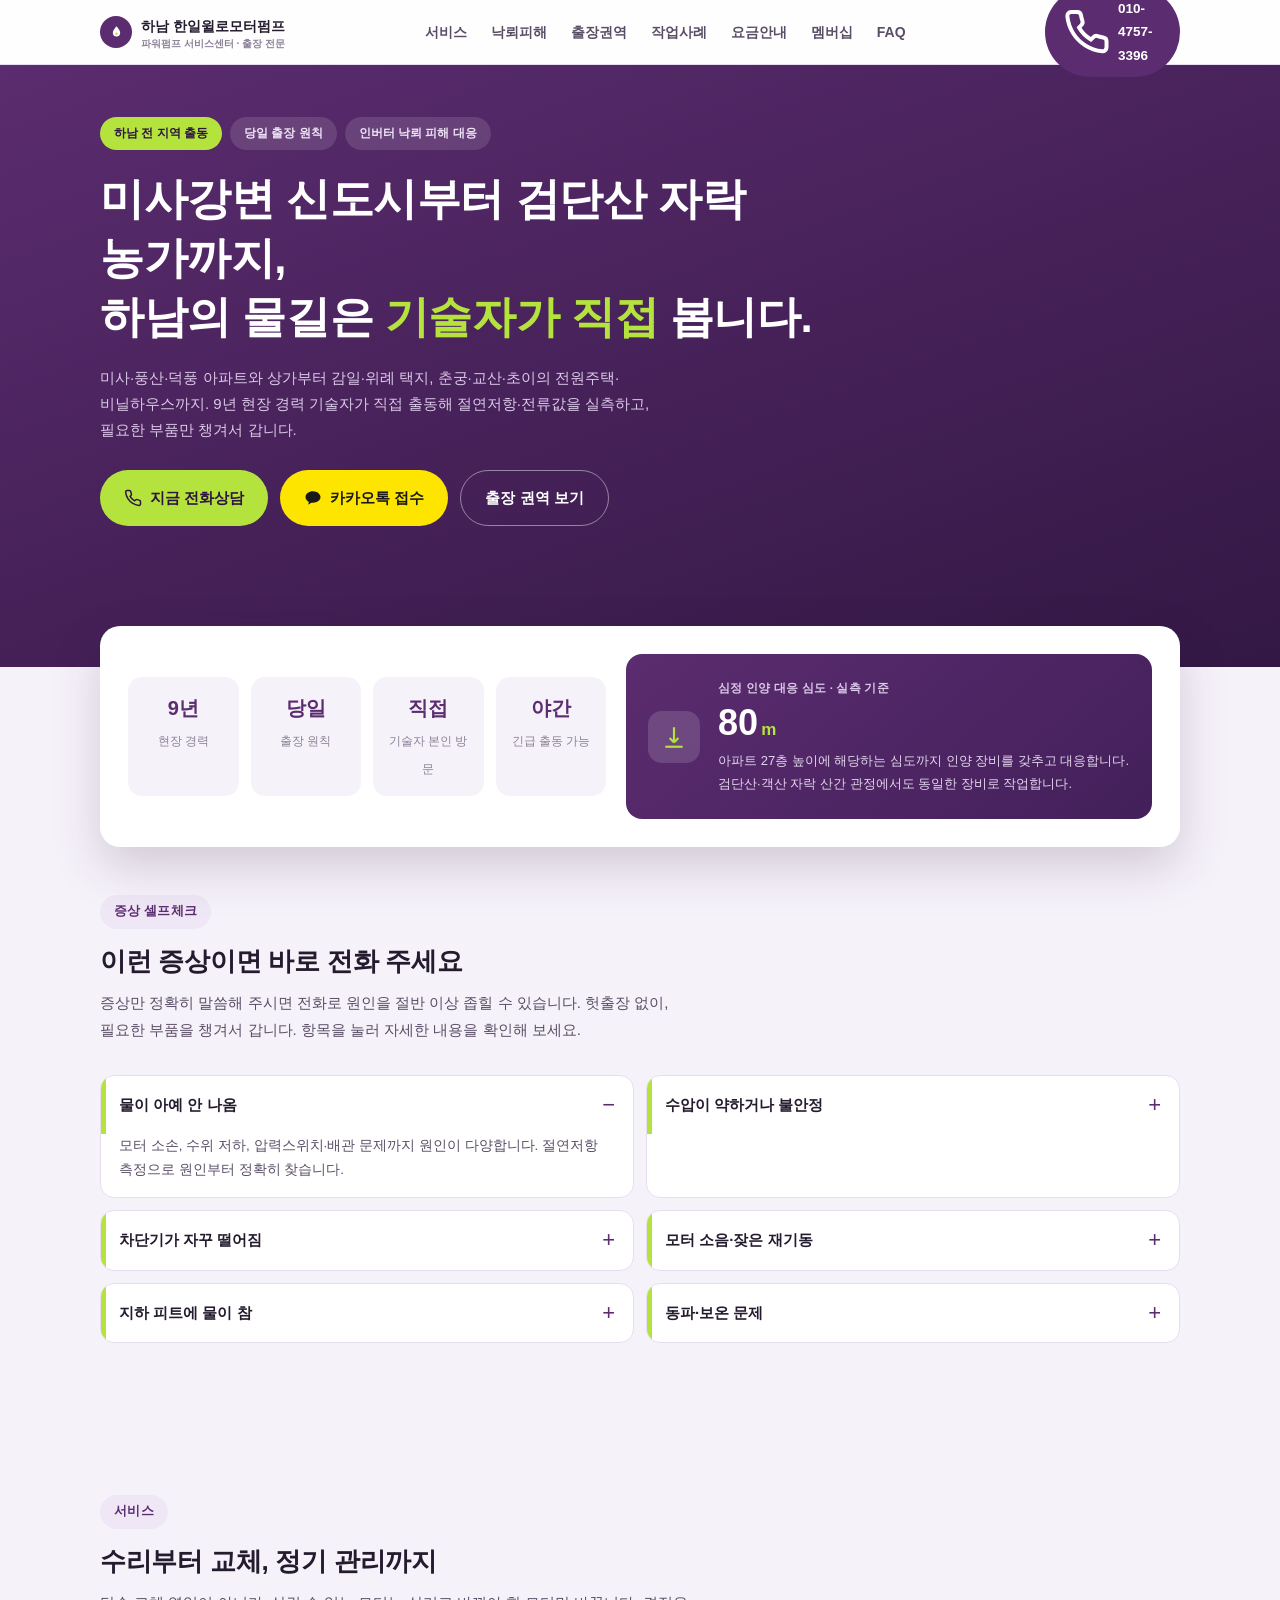
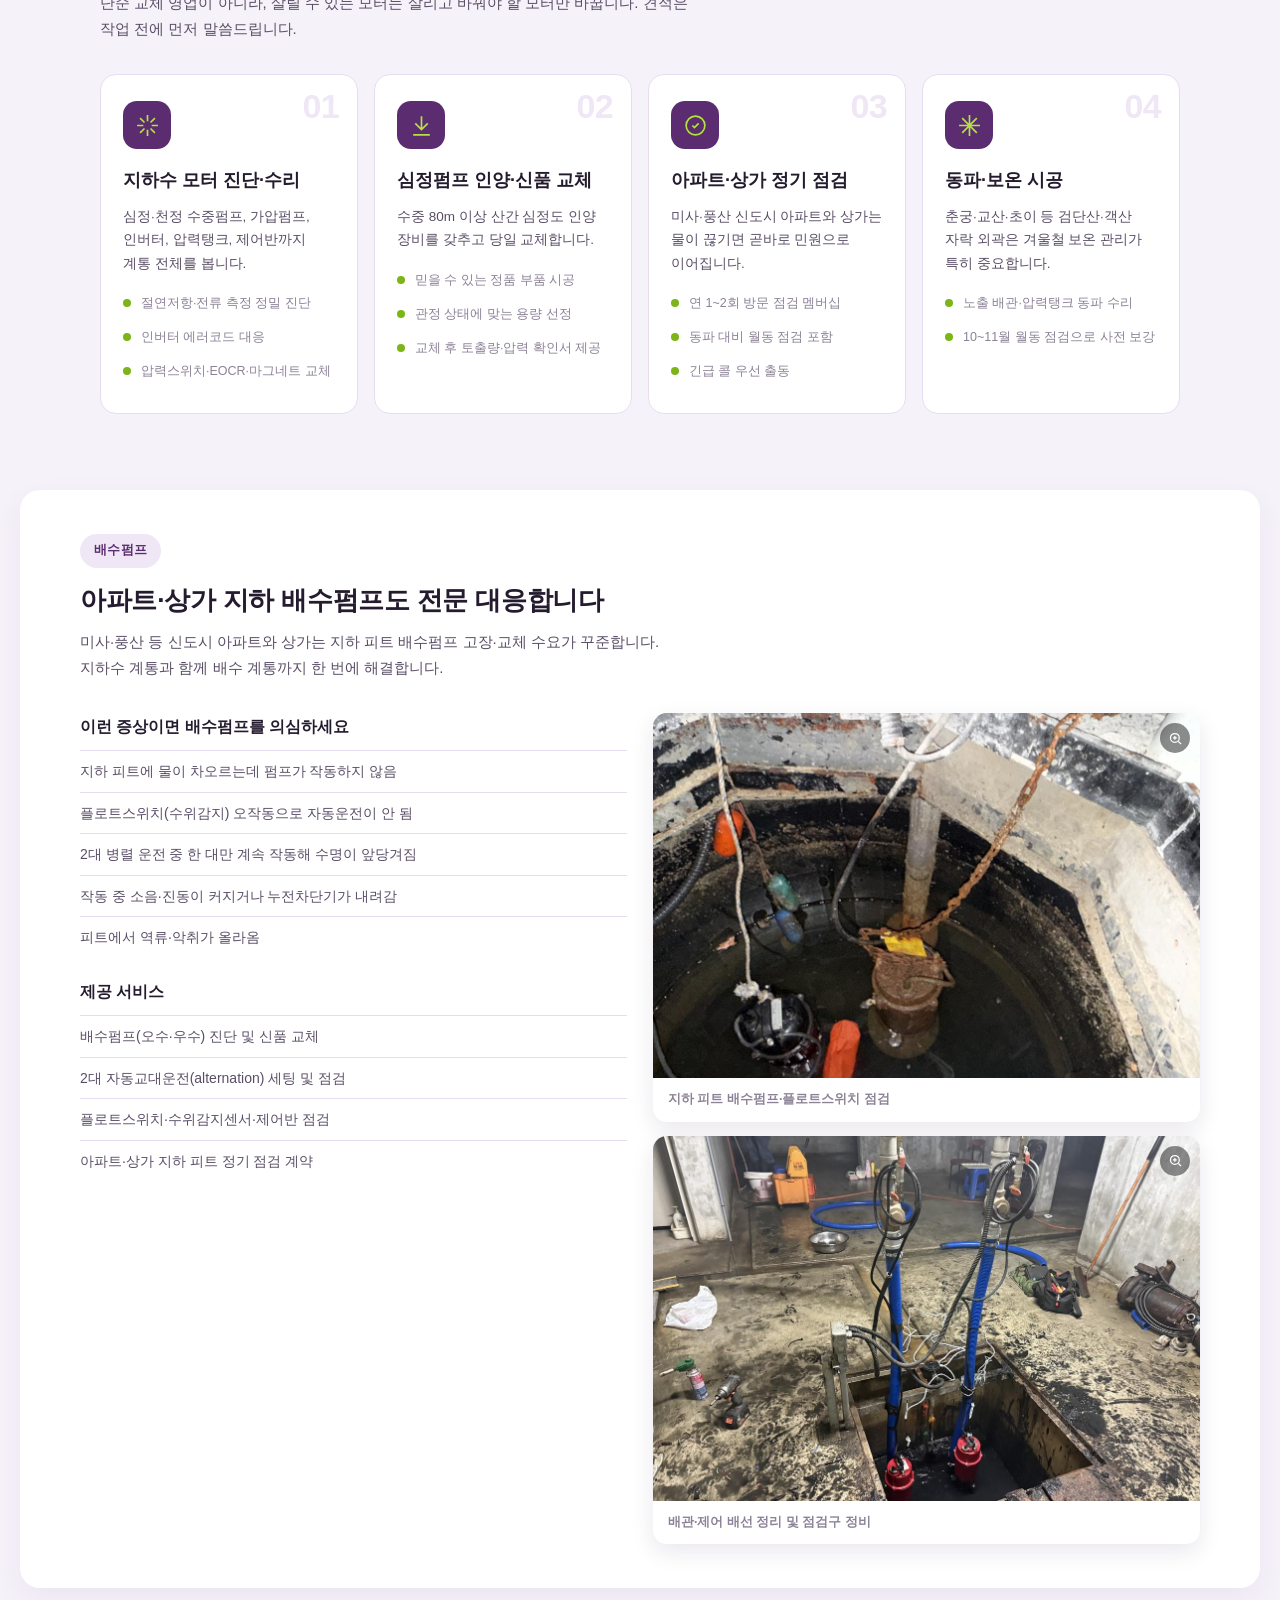
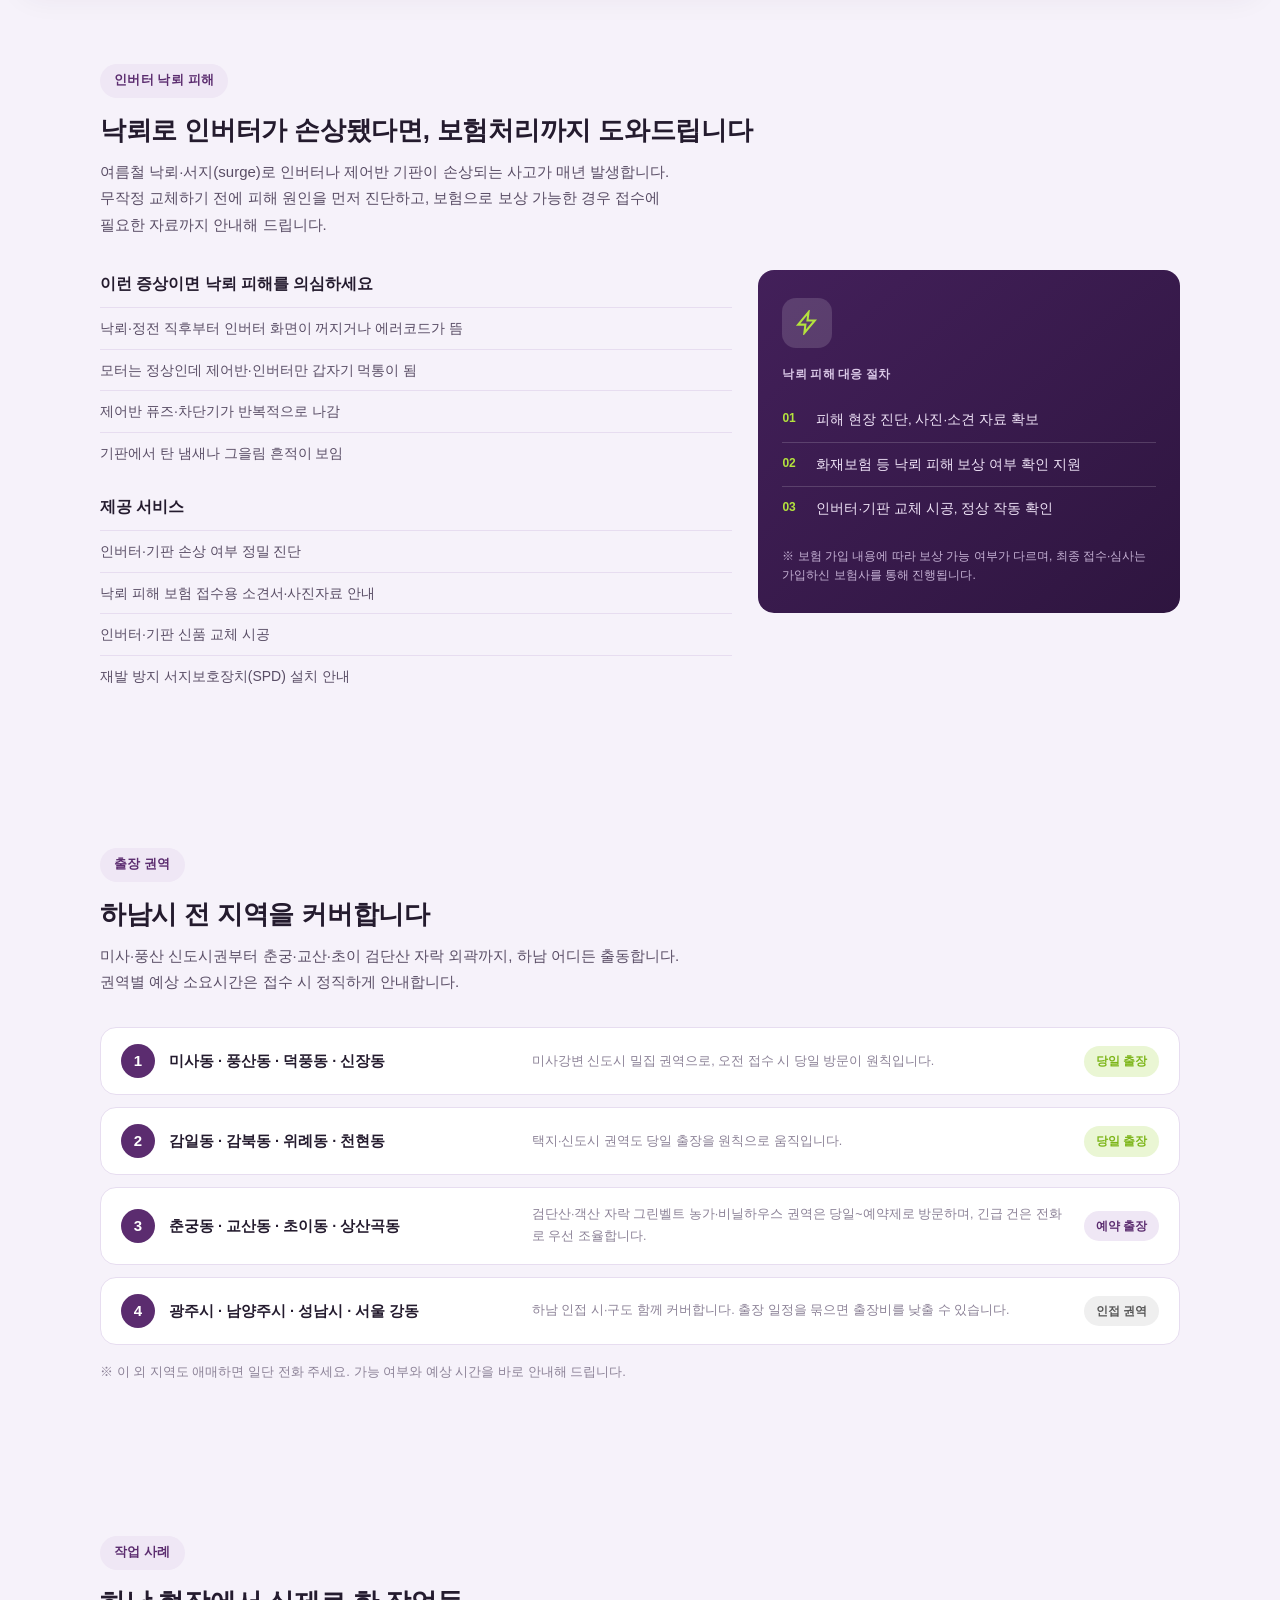
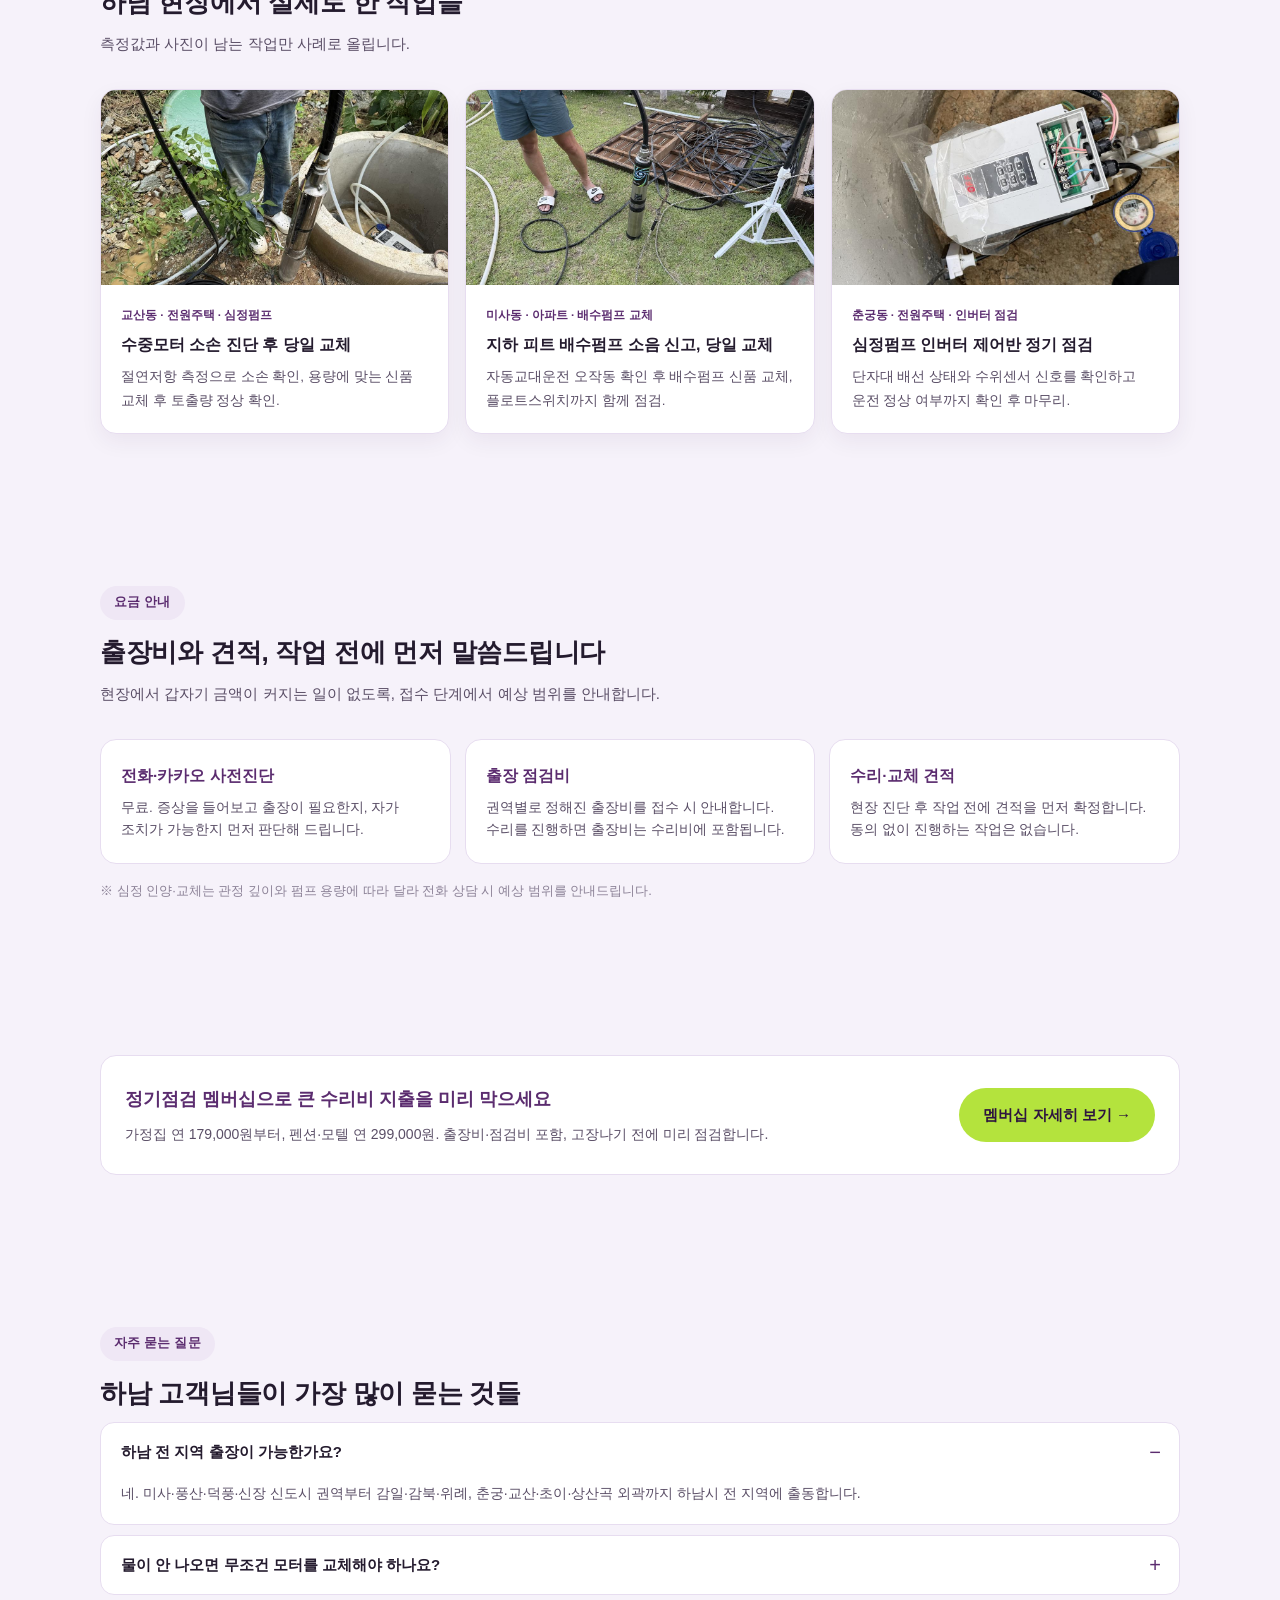
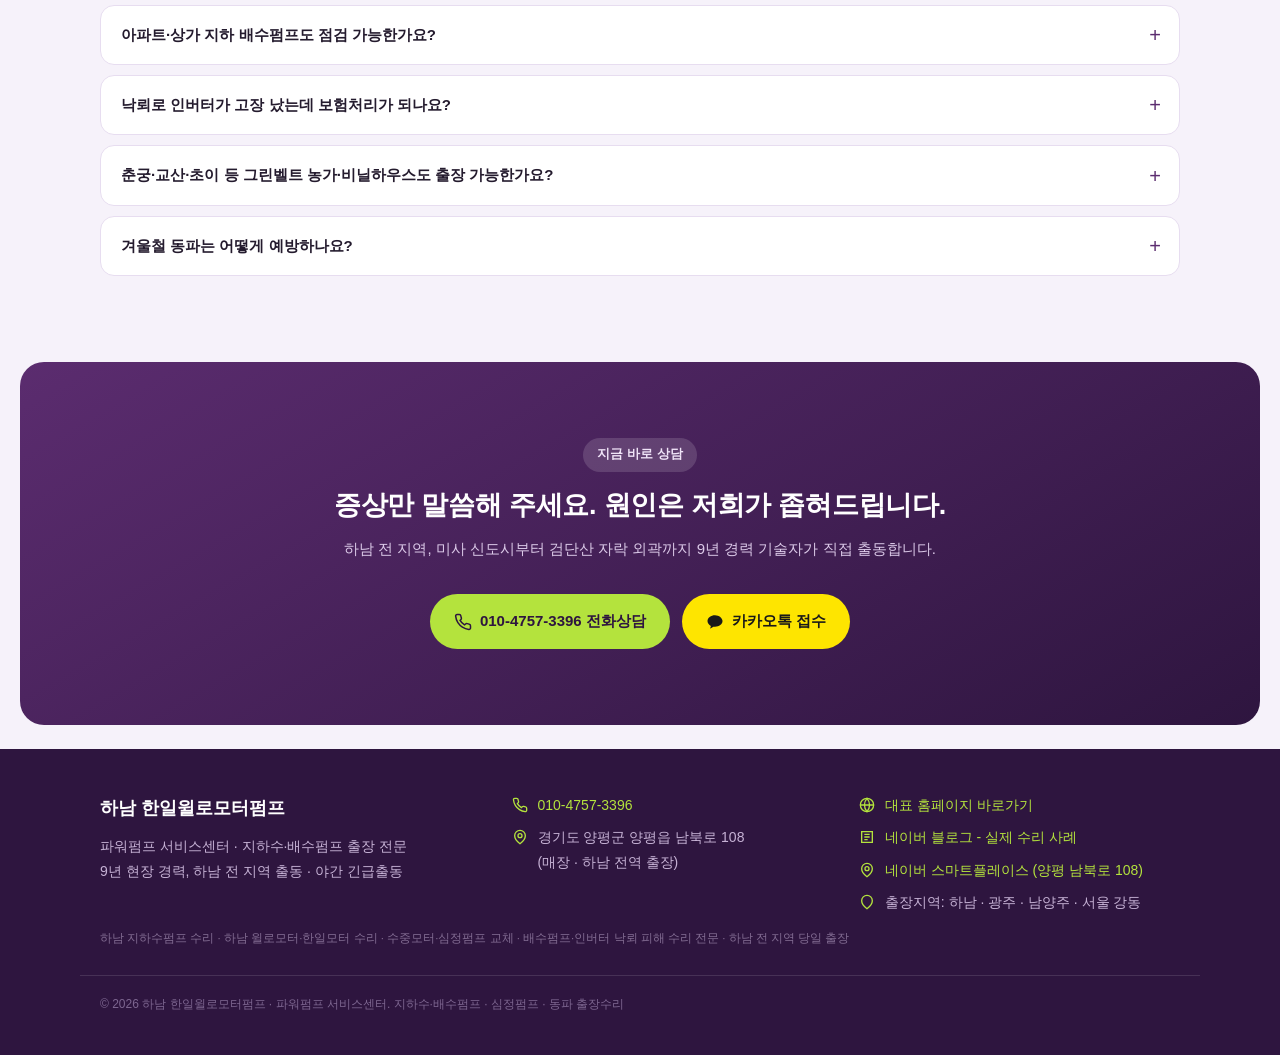
==== commit 91460efd: "펌프 정기점검 멤버십 페이지 신설 - membership.html 신설: 가정집 179,000~239,000원/연, 펜션·모텔 299,000원/연   (홍천·여주와 동일한 가격·혜" ====
--- a/index.html
+++ b/index.html
@@ -109,6 +109,7 @@
       <li><a href="#area">출장권역</a></li>
       <li><a href="#cases">작업사례</a></li>
       <li><a href="#price">요금안내</a></li>
+      <li><a href="membership.html">멤버십</a></li>
       <li><a href="#faq">FAQ</a></li>
     </ul>
     <a class="nav-call" href="tel:01047573396">
@@ -125,6 +126,7 @@
     <a href="#area">출장 권역</a>
     <a href="#cases">작업 사례</a>
     <a href="#price">요금 안내</a>
+    <a href="membership.html">멤버십</a>
     <a href="#faq">자주 묻는 질문</a>
     <a href="tel:01047573396">📞 010-4757-3396 전화상담</a>
   </div>
@@ -439,6 +441,19 @@
   </div>
 </section>
 
+<!-- ============ 멤버십 프로모션 ============ -->
+<section id="membership-promo">
+  <div class="wrap">
+    <div style="background:#fff;border:1px solid var(--line);border-radius:var(--radius);padding:28px 24px;display:flex;flex-wrap:wrap;gap:20px;align-items:center;justify-content:space-between">
+      <div>
+        <h3 style="font-size:18px;font-weight:800;color:var(--plum);margin-bottom:6px">정기점검 멤버십으로 큰 수리비 지출을 미리 막으세요</h3>
+        <p style="font-size:14px;color:var(--ink-soft)">가정집 연 179,000원부터, 펜션·모텔 연 299,000원. 출장비·점검비 포함, 고장나기 전에 미리 점검합니다.</p>
+      </div>
+      <a class="btn btn-call" href="membership.html">멤버십 자세히 보기 →</a>
+    </div>
+  </div>
+</section>
+
 <!-- ============ FAQ ============ -->
 <section class="faq" id="faq">
   <div class="wrap">
